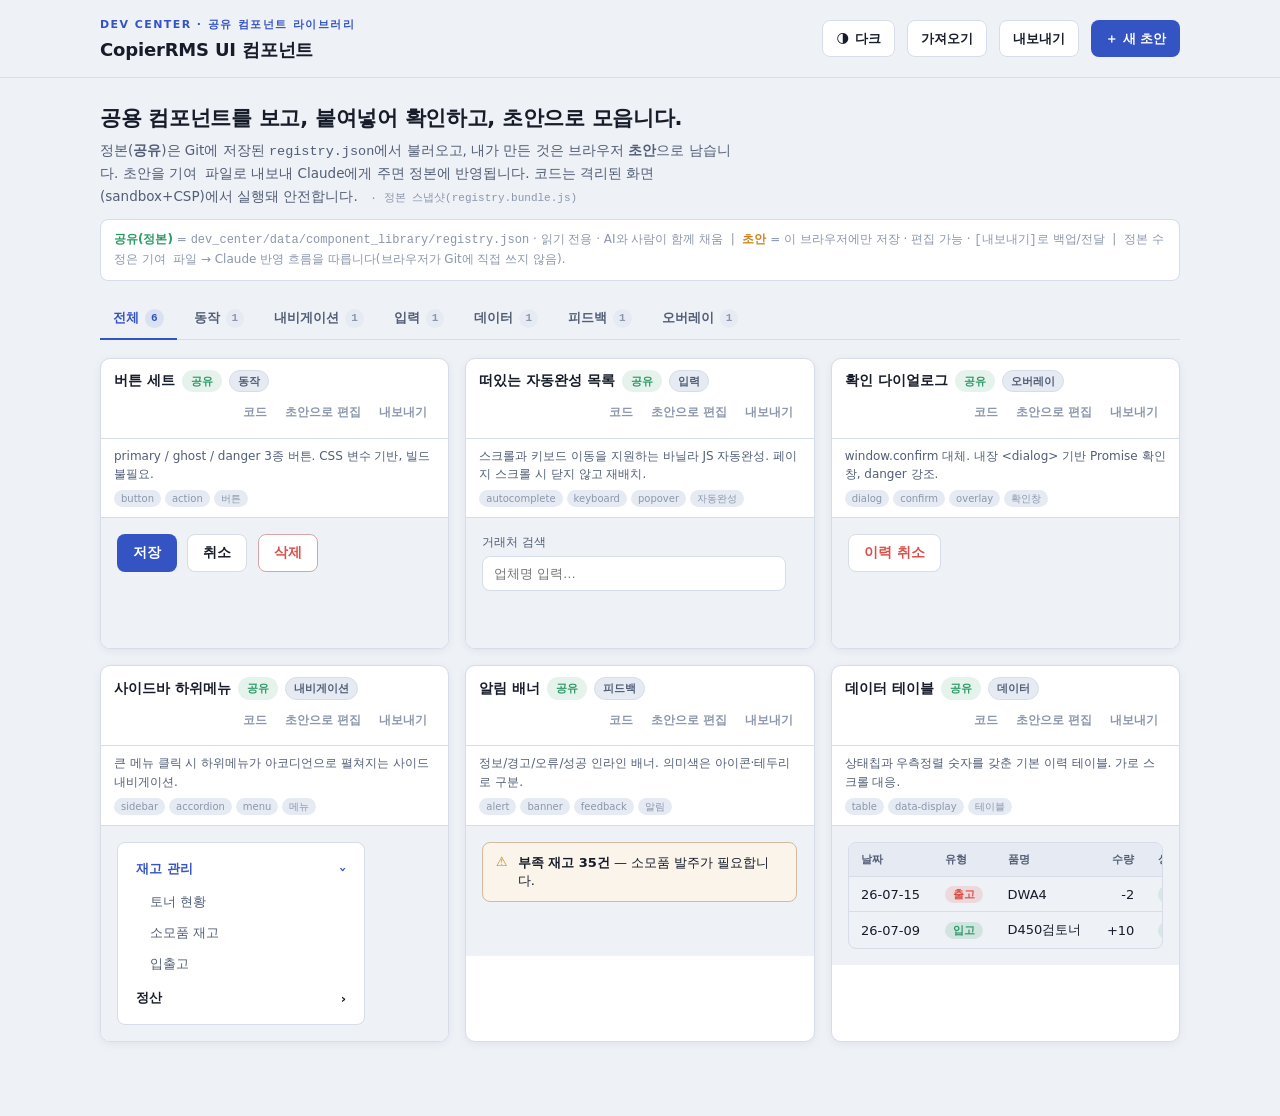
==== component_playground/index.html @ 3aca1801 "feat(component-library): 공유 UI 컴포넌트 라이브러리 Phase 1 MVP 사람·AI 공용 UI 컴포넌트 지식베이스. dev_center에 뷰어/에디터 + G" ====
<!doctype html>
<html lang="ko" data-theme="">
<head>
<meta charset="utf-8">
<meta name="viewport" content="width=device-width, initial-scale=1">
<title>CopierRMS 공유 UI 컴포넌트 라이브러리</title>
<!-- 오프라인(file://) 및 fetch 실패 시 fallback 스냅샷 -->
<script src="registry.bundle.js"></script>
<style>
  *{box-sizing:border-box;}
  [hidden]{display:none!important;}
  :root{--accent:#3554C4;--accent-soft:rgba(53,84,196,.10);--bg:#EEF1F6;--bg2:#fff;--bg3:#E6EBF3;--border:#D6DDE8;--text:#161C29;--text2:#525E76;--text3:#8B96AC;--success:#2C9A66;--danger:#DB4F49;--warning:#C9841F;--info:#3577C9;--font:"Pretendard","Malgun Gothic",system-ui,-apple-system,"Segoe UI",sans-serif;--mono:ui-monospace,"Cascadia Code",Consolas,monospace;--r:10px;--r-sm:8px;}
  @media(prefers-color-scheme:dark){:root{--accent:#7A96FF;--accent-soft:rgba(122,150,255,.14);--bg:#0E1219;--bg2:#151B26;--bg3:#1D2531;--border:#2A3341;--text:#E8ECF4;--text2:#9AA5BB;--text3:#606C84;--success:#3DBB82;--danger:#F0655F;--warning:#E0A23C;--info:#5B9BE6;}}
  :root[data-theme="light"]{--accent:#3554C4;--accent-soft:rgba(53,84,196,.10);--bg:#EEF1F6;--bg2:#fff;--bg3:#E6EBF3;--border:#D6DDE8;--text:#161C29;--text2:#525E76;--text3:#8B96AC;--success:#2C9A66;--danger:#DB4F49;--warning:#C9841F;--info:#3577C9;}
  :root[data-theme="dark"]{--accent:#7A96FF;--accent-soft:rgba(122,150,255,.14);--bg:#0E1219;--bg2:#151B26;--bg3:#1D2531;--border:#2A3341;--text:#E8ECF4;--text2:#9AA5BB;--text3:#606C84;--success:#3DBB82;--danger:#F0655F;--warning:#E0A23C;--info:#5B9BE6;}

  body{margin:0;background:var(--bg);color:var(--text);font-family:var(--font);font-size:14px;line-height:1.55;-webkit-font-smoothing:antialiased;}
  .wrap{max-width:1120px;margin:0 auto;padding:0 20px 80px;}

  header.top{position:sticky;top:0;z-index:40;background:color-mix(in srgb,var(--bg) 88%,transparent);backdrop-filter:blur(10px);border-bottom:1px solid var(--border);}
  .top-in{max-width:1120px;margin:0 auto;padding:13px 20px;display:flex;align-items:center;gap:12px;flex-wrap:wrap;}
  .brand{margin-right:auto;}
  .brand .eyebrow{font-size:11px;letter-spacing:.13em;text-transform:uppercase;color:var(--accent);font-weight:700;}
  .brand h1{margin:1px 0 0;font-size:18px;font-weight:750;letter-spacing:-.01em;}
  .btn{appearance:none;cursor:pointer;display:inline-flex;align-items:center;gap:6px;font:inherit;font-size:12.5px;font-weight:650;border-radius:var(--r-sm);padding:8px 13px;border:1px solid transparent;}
  .btn:active{transform:translateY(1px);} .btn:focus-visible{outline:2px solid var(--accent);outline-offset:2px;}
  .btn-primary{background:var(--accent);color:#fff;} .btn-primary:hover{filter:brightness(1.05);}
  .btn-ghost{background:var(--bg2);color:var(--text);border-color:var(--border);} .btn-ghost:hover{border-color:var(--accent);color:var(--accent);}

  .lead{margin:24px 0 6px;}
  .lead h2{margin:0 0 6px;font-size:21px;font-weight:750;letter-spacing:-.015em;}
  .lead p{margin:0;color:var(--text2);max-width:74ch;font-size:13.5px;}
  .srcnote{margin-top:12px;font-size:12px;color:var(--text3);background:var(--bg2);border:1px solid var(--border);border-radius:8px;padding:10px 13px;line-height:1.6;}
  .srcnote code{font-family:var(--mono);}
  .srcnote b.shared{color:var(--success);} .srcnote b.draft{color:var(--warning);}
  .status{font-family:var(--mono);font-size:11px;color:var(--text3);margin-left:6px;}

  .tabs{display:flex;gap:4px;flex-wrap:wrap;margin:18px 0 4px;border-bottom:1px solid var(--border);}
  .tab{appearance:none;background:none;border:none;cursor:pointer;font:inherit;font-size:13px;font-weight:650;color:var(--text2);padding:9px 13px;border-bottom:2px solid transparent;margin-bottom:-1px;display:inline-flex;align-items:center;gap:6px;}
  .tab:hover{color:var(--text);}
  .tab.active{color:var(--accent);border-bottom-color:var(--accent);}
  .tab .n{font-size:11px;font-family:var(--mono);background:var(--bg3);color:var(--text3);border-radius:100px;padding:1px 6px;}
  .tab.active .n{background:var(--accent-soft);color:var(--accent);}

  .grid{display:grid;grid-template-columns:repeat(auto-fill,minmax(340px,1fr));gap:16px;margin-top:18px;}
  .card{background:var(--bg2);border:1px solid var(--border);border-radius:var(--r);overflow:hidden;display:flex;flex-direction:column;box-shadow:0 2px 8px rgba(20,30,60,.06);}
  .card.draft{border-color:color-mix(in srgb,var(--warning) 45%,var(--border));}
  .card-head{display:flex;align-items:center;gap:7px;padding:11px 13px;border-bottom:1px solid var(--border);flex-wrap:wrap;}
  .card-title{font-weight:700;font-size:14px;}
  .chip{font-size:10.5px;font-weight:650;color:var(--text2);background:var(--bg3);border:1px solid var(--border);border-radius:100px;padding:2px 8px;}
  .chip.origin-shared{color:var(--success);background:color-mix(in srgb,var(--success) 12%,transparent);border-color:transparent;}
  .chip.origin-draft{color:var(--warning);background:color-mix(in srgb,var(--warning) 14%,transparent);border-color:transparent;}
  .chip.pending{color:var(--info);background:color-mix(in srgb,var(--info) 12%,transparent);border-color:transparent;}
  .card-acts{margin-left:auto;display:flex;gap:2px;flex-wrap:wrap;}
  .mini{appearance:none;cursor:pointer;background:none;border:1px solid transparent;border-radius:6px;color:var(--text3);font:inherit;font-size:11.5px;font-weight:600;padding:4px 7px;}
  .mini:hover{background:var(--bg3);color:var(--text);}
  .mini.del:hover{color:var(--danger);}
  .card-summary{padding:8px 13px 0;font-size:12px;color:var(--text2);}
  .card-tags{padding:6px 13px 10px;display:flex;gap:4px;flex-wrap:wrap;}
  .tg{font-size:10px;color:var(--text3);background:var(--bg3);border-radius:100px;padding:1px 7px;}
  .pv-wrap{position:relative;background:var(--bg);border-top:1px solid var(--border);}
  .err-bar{background:color-mix(in srgb,var(--danger) 12%,var(--bg2));color:var(--danger);font-size:11.5px;font-family:var(--mono);padding:7px 12px;border-bottom:1px solid color-mix(in srgb,var(--danger) 30%,var(--border));white-space:pre-wrap;word-break:break-all;}
  iframe.pv{width:100%;border:0;display:block;height:130px;background:transparent;}
  .code-box{border-top:1px solid var(--border);background:var(--bg);display:flex;flex-direction:column;}
  .snip{border-bottom:1px solid var(--border);} .snip:last-child{border-bottom:none;}
  .snip-head{display:flex;align-items:center;gap:8px;padding:6px 11px;background:var(--bg3);}
  .snip-lang{font-family:var(--mono);font-size:10px;font-weight:700;letter-spacing:.06em;color:var(--text2);}
  .copy{margin-left:auto;appearance:none;cursor:pointer;font:inherit;font-size:11px;font-weight:650;color:var(--text2);background:var(--bg2);border:1px solid var(--border);border-radius:5px;padding:3px 9px;}
  .copy:hover{border-color:var(--accent);color:var(--accent);} .copy.done{color:var(--success);border-color:color-mix(in srgb,var(--success) 45%,var(--border));}
  pre.code{margin:0;padding:10px 12px;overflow-x:auto;max-height:220px;overflow-y:auto;}
  pre.code code{font-family:var(--mono);font-size:11.5px;line-height:1.55;white-space:pre;color:var(--text);}
  .empty-hint{grid-column:1/-1;text-align:center;color:var(--text3);padding:40px 16px;border:1px dashed var(--border);border-radius:var(--r);}

  .ov{position:fixed;inset:0;z-index:80;display:flex;align-items:center;justify-content:center;background:rgba(10,14,22,.55);backdrop-filter:blur(2px);padding:16px;}
  .ov-panel{background:var(--bg2);color:var(--text);border:1px solid var(--border);border-radius:var(--r);box-shadow:0 18px 50px rgba(0,0,0,.35);width:min(96vw,940px);max-height:92vh;display:flex;flex-direction:column;overflow:hidden;}
  #io .ov-panel{width:min(96vw,560px);}
  .ed-head{display:flex;align-items:center;gap:8px;padding:13px 16px;border-bottom:1px solid var(--border);}
  .ed-head h3{margin:0;font-size:15px;font-weight:700;}
  .ed-head .x{margin-left:auto;appearance:none;background:none;border:none;color:var(--text3);cursor:pointer;padding:4px;border-radius:6px;font-size:16px;line-height:1;}
  .ed-head .x:hover{color:var(--danger);}
  .ed-body{display:grid;grid-template-columns:1fr 1fr;gap:0;}
  .ed-form{padding:14px 16px;display:flex;flex-direction:column;gap:11px;border-right:1px solid var(--border);max-height:72vh;overflow:auto;}
  .ed-row{display:flex;gap:10px;}
  .fld{display:flex;flex-direction:column;gap:5px;flex:1;}
  .fld label{font-size:11px;font-weight:650;color:var(--text2);}
  .fld input,.fld select,.fld textarea{width:100%;background:var(--bg);color:var(--text);border:1px solid var(--border);border-radius:7px;padding:8px 10px;font:inherit;font-size:13px;outline:none;}
  .fld textarea{font-family:var(--mono);font-size:12px;line-height:1.5;resize:vertical;min-height:84px;white-space:pre;}
  .fld input:focus-visible,.fld select:focus-visible,.fld textarea:focus-visible{border-color:var(--accent);box-shadow:0 0 0 3px var(--accent-soft);}
  .fld .hint{font-size:10.5px;color:var(--text3);}
  .ed-preview{padding:14px 16px;display:flex;flex-direction:column;gap:8px;max-height:72vh;}
  .ed-preview .plabel{font-size:11px;font-weight:700;letter-spacing:.06em;text-transform:uppercase;color:var(--text3);}
  .ed-pv-frame{flex:1;min-height:200px;border:1px solid var(--border);border-radius:8px;background:var(--bg);overflow:hidden;}
  .ed-pv-frame iframe{width:100%;height:100%;border:0;display:block;}
  .ed-err{background:color-mix(in srgb,var(--danger) 12%,var(--bg2));color:var(--danger);font-size:11.5px;font-family:var(--mono);padding:7px 11px;border-radius:6px;white-space:pre-wrap;word-break:break-all;}
  .ed-foot{grid-column:1/-1;padding:12px 16px;border-top:1px solid var(--border);display:flex;justify-content:flex-end;gap:9px;align-items:center;}
  .ed-foot .msg{margin-right:auto;font-size:12px;color:var(--danger);}
  @media(max-width:760px){.ed-body{grid-template-columns:1fr;}.ed-form{border-right:none;border-bottom:1px solid var(--border);}}

  #io textarea{width:100%;height:230px;background:var(--bg);color:var(--text);border:1px solid var(--border);border-radius:8px;padding:10px;font-family:var(--mono);font-size:12px;white-space:pre;}

  #toast-host{position:fixed;right:18px;bottom:18px;z-index:100;display:flex;flex-direction:column;gap:8px;align-items:flex-end;}
  .toast{background:var(--bg2);color:var(--text);border:1px solid var(--border);border-left:3px solid var(--success);border-radius:8px;box-shadow:0 10px 30px rgba(20,30,60,.2);padding:10px 13px;font-size:12.5px;font-weight:600;max-width:320px;}
  .toast.err{border-left-color:var(--danger);}
  @media(prefers-reduced-motion:reduce){*{transition:none!important;}}
</style>
</head>
<body>

<header class="top">
  <div class="top-in">
    <div class="brand"><span class="eyebrow">Dev Center · 공유 컴포넌트 라이브러리</span><h1>CopierRMS UI 컴포넌트</h1></div>
    <button class="btn btn-ghost" id="themeBtn" type="button">🌗 <span id="themeLabel">다크</span></button>
    <button class="btn btn-ghost" id="importBtn" type="button">가져오기</button>
    <button class="btn btn-ghost" id="exportBtn" type="button">내보내기</button>
    <button class="btn btn-primary" id="addBtn" type="button">＋ 새 초안</button>
  </div>
</header>

<div class="wrap">
  <section class="lead">
    <h2>공용 컴포넌트를 보고, 붙여넣어 확인하고, 초안으로 모읍니다.</h2>
    <p>정본(<b class="shared">공유</b>)은 Git에 저장된 <code>registry.json</code>에서 불러오고, 내가 만든 것은 브라우저 <b class="draft">초안</b>으로 남습니다. 초안을 <code>기여 파일</code>로 내보내 Claude에게 주면 정본에 반영됩니다. 코드는 격리된 화면(sandbox+CSP)에서 실행돼 안전합니다.<span class="status" id="loadStatus"></span></p>
    <div class="srcnote">
      <b class="shared">공유(정본)</b> = <code>dev_center/data/component_library/registry.json</code> · 읽기 전용 · AI와 사람이 함께 채움 &nbsp;|&nbsp;
      <b class="draft">초안</b> = 이 브라우저에만 저장 · 편집 가능 · <code>[내보내기]</code>로 백업/전달 &nbsp;|&nbsp;
      정본 수정은 <code>기여 파일</code> → Claude 반영 흐름을 따릅니다(브라우저가 Git에 직접 쓰지 않음).
    </div>
  </section>

  <div class="tabs" id="tabs"></div>
  <div class="grid" id="grid"></div>
</div>

<!-- 편집 오버레이 -->
<div class="ov" id="editor" hidden>
 <div class="ov-panel">
  <div class="ed-head"><h3 id="edTitle">새 초안</h3><button class="x" type="button" id="edClose" aria-label="닫기">✕</button></div>
  <div class="ed-body">
    <div class="ed-form">
      <div class="ed-row">
        <div class="fld" style="flex:2;"><label>제목</label><input id="fTitle" type="text" placeholder="예: 반품 확인 모달"></div>
        <div class="fld"><label>분류</label><select id="fCat"></select></div>
      </div>
      <div class="ed-row">
        <div class="fld"><label>ID (영문 kebab-case, 고유)</label><input id="fId" type="text" placeholder="confirmation-dialog"><span class="hint">소문자·숫자·하이픈만. 정본과 같으면 “변경 제안”이 됩니다.</span></div>
      </div>
      <div class="fld"><label>요약</label><input id="fSummary" type="text" placeholder="한 줄 설명"></div>
      <div class="fld"><label>태그 (쉼표로 구분)</label><input id="fTags" type="text" placeholder="button, action, 버튼"></div>
      <div class="fld"><label>HTML</label><textarea id="fHtml" spellcheck="false"></textarea></div>
      <div class="fld"><label>CSS</label><textarea id="fCss" spellcheck="false" placeholder="색은 var(--accent) 등 토큰 사용"></textarea></div>
      <div class="fld"><label>JS</label><textarea id="fJs" spellcheck="false"></textarea></div>
    </div>
    <div class="ed-preview">
      <span class="plabel">미리보기 (실시간 · 격리 실행)</span>
      <div class="ed-err" id="edErr" hidden></div>
      <div class="ed-pv-frame"><iframe id="edPv" sandbox="allow-scripts allow-modals"></iframe></div>
    </div>
    <div class="ed-foot">
      <span class="msg" id="edMsg"></span>
      <button class="btn btn-ghost" type="button" id="edExport">기여 파일 내보내기</button>
      <button class="btn btn-ghost" type="button" id="edCancel">취소</button>
      <button class="btn btn-primary" type="button" id="edSave">초안 저장</button>
    </div>
  </div>
 </div>
</div>

<!-- 내보내기/가져오기 오버레이 -->
<div class="ov" id="io" hidden>
 <div class="ov-panel">
  <div class="ed-head"><h3 id="ioTitle">내보내기</h3><button class="x" type="button" id="ioClose" aria-label="닫기">✕</button></div>
  <div style="padding:14px 16px;display:flex;flex-direction:column;gap:10px;">
    <p id="ioDesc" style="margin:0;font-size:12.5px;color:var(--text2);"></p>
    <textarea id="ioText" spellcheck="false"></textarea>
  </div>
  <div class="ed-foot"><button class="btn btn-ghost" type="button" id="ioCancel">닫기</button><button class="btn btn-primary" type="button" id="ioAction"></button></div>
 </div>
</div>

<div id="toast-host" aria-live="polite"></div>

<script>
(function(){
  "use strict";
  var root=document.documentElement;
  var CATS=["action","navigation","input","data-display","feedback","overlay","layout","utility"];
  var CATLABEL={action:"동작",navigation:"내비게이션",input:"입력","data-display":"데이터",feedback:"피드백",overlay:"오버레이",layout:"레이아웃",utility:"유틸"};
  var K_CACHE="copier.componentLibrary.canonicalCache.v1";
  var K_DRAFTS="copier.componentLibrary.drafts.v1";
  var K_LEGACY="copier.componentLibrary.legacyMigrated.v1";
  var K_OLD="copier_pg_v1"; // 이전 playground 저장 키(비파괴 이전용)
  var REGISTRY_URL="../data/component_library/registry.json";

  var TOKENS=':root{--accent:#3554C4;--accent-soft:rgba(53,84,196,.10);--bg:#EEF1F6;--bg2:#fff;--bg3:#E6EBF3;--border:#D6DDE8;--text:#161C29;--text2:#525E76;--text3:#8B96AC;--success:#2C9A66;--danger:#DB4F49;--warning:#C9841F;--info:#3577C9;--font:"Pretendard","Malgun Gothic",system-ui,sans-serif;--mono:ui-monospace,Consolas,monospace}@media(prefers-color-scheme:dark){:root{--accent:#7A96FF;--accent-soft:rgba(122,150,255,.14);--bg:#0E1219;--bg2:#151B26;--bg3:#1D2531;--border:#2A3341;--text:#E8ECF4;--text2:#9AA5BB;--text3:#606C84;--success:#3DBB82;--danger:#F0655F;--warning:#E0A23C;--info:#5B9BE6}}:root[data-theme="light"]{--accent:#3554C4;--accent-soft:rgba(53,84,196,.10);--bg:#EEF1F6;--bg2:#fff;--bg3:#E6EBF3;--border:#D6DDE8;--text:#161C29;--text2:#525E76;--text3:#8B96AC;--success:#2C9A66;--danger:#DB4F49;--warning:#C9841F;--info:#3577C9}:root[data-theme="dark"]{--accent:#7A96FF;--accent-soft:rgba(122,150,255,.14);--bg:#0E1219;--bg2:#151B26;--bg3:#1D2531;--border:#2A3341;--text:#E8ECF4;--text2:#9AA5BB;--text3:#606C84;--success:#3DBB82;--danger:#F0655F;--warning:#E0A23C;--info:#5B9BE6}';
  var CSP="default-src 'none'; img-src data: blob:; style-src 'unsafe-inline'; script-src 'unsafe-inline'; font-src data:;";

  // ── 상태: 정본(canonical) + 초안(drafts) 2계층 ──
  var canonical=[]; // 공유 정본
  var drafts=[];    // 로컬 초안
  var activeTab="전체";

  function readJSON(key){ try{ var r=localStorage.getItem(key); return r?JSON.parse(r):null; }catch(e){ return null; } }
  function writeJSON(key,v){ try{ localStorage.setItem(key,JSON.stringify(v)); }catch(e){} }
  function uid(){ return "draft-"+Date.now().toString(36)+Math.random().toString(36).slice(2,5); }
  function theme(){ var t=root.getAttribute("data-theme"); if(t) return t; return window.matchMedia("(prefers-color-scheme: dark)").matches?"dark":"light"; }
  function slug(s){ var v=String(s||"").toLowerCase().replace(/[^a-z0-9]+/g,"-").replace(/^-+|-+$/g,""); return v; }

  // ── 컴포넌트 정규화/검증 ──
  function normalize(c){
    c=c||{};
    return {
      schema_version:1,
      id:String(c.id||""),
      title:String(c.title||""),
      category:CATS.indexOf(c.category)>=0?c.category:"utility",
      summary:String(c.summary||""),
      tags:Array.isArray(c.tags)?c.tags.slice(0,12).map(String):[],
      status:["active","deprecated","archived"].indexOf(c.status)>=0?c.status:"active",
      aliases:Array.isArray(c.aliases)?c.aliases.map(String):[],
      html:String(c.html||""),
      css:String(c.css||""),
      js:String(c.js||""),
      dependencies:Array.isArray(c.dependencies)?c.dependencies:[],
      project_refs:Array.isArray(c.project_refs)?c.project_refs:[],
      source:c.source&&typeof c.source==="object"?c.source:{type:"draft",project_path:null,url:null,author:null,license:"unknown",attribution:"",adaptation_notes:""},
      verified:false,
      verification:{verified_at:null,verified_by:[],checks:[]},
      usage_notes:Array.isArray(c.usage_notes)?c.usage_notes:[],
      known_pitfalls:Array.isArray(c.known_pitfalls)?c.known_pitfalls:[],
      related_components:Array.isArray(c.related_components)?c.related_components:[],
      supersedes:c.supersedes||null,
      revision:Number(c.revision)||1,
      created_at:c.created_at||today(),
      updated_at:today()
    };
  }
  function today(){ var d=new Date(); return d.getFullYear()+"-"+String(d.getMonth()+1).padStart(2,"0")+"-"+String(d.getDate()).padStart(2,"0"); }
  function validate(c,scopeIds){
    var errs=[];
    if(!c.title) errs.push("제목이 비었습니다.");
    if(!/^[a-z0-9]+(?:-[a-z0-9]+)*$/.test(c.id)) errs.push("ID는 소문자·숫자·하이픈만(kebab-case) 가능합니다.");
    if(CATS.indexOf(c.category)<0) errs.push("분류 값이 올바르지 않습니다.");
    if(scopeIds && scopeIds.indexOf(c.id)>=0) errs.push("같은 ID의 초안이 이미 있습니다.");
    return errs;
  }

  // ── 미리보기 문서 생성(격리) ──
  function docFor(c,frameId){
    var js=String(c.js||"").replace(/<\/script>/gi,"<\\/script>");
    return "<!doctype html><html data-theme=\""+theme()+"\"><head><meta charset=\"utf-8\">"
      +"<meta http-equiv=\"Content-Security-Policy\" content=\""+CSP+"\">"
      +"<style>"+TOKENS+"html,body{margin:0}body{padding:16px;background:var(--bg);color:var(--text);font-family:var(--font);font-size:14px}"+String(c.css||"")+"</style></head><body>"
      +String(c.html||"")
      +"<scr"+"ipt>window.onerror=function(m){parent.postMessage({t:'err',id:'"+frameId+"',m:String(m)},'*');return true};"
      +"window.addEventListener('unhandledrejection',function(ev){parent.postMessage({t:'err',id:'"+frameId+"',m:String(ev.reason)},'*')});</scr"+"ipt>"
      +"<scr"+"ipt>try{\n"+js+"\n}catch(e){parent.postMessage({t:'err',id:'"+frameId+"',m:String(e)},'*')}"
      +"setTimeout(function(){parent.postMessage({t:'h',id:'"+frameId+"',h:Math.min(600,Math.max(70,document.documentElement.scrollHeight))},'*')},60);</scr"+"ipt>"
      +"</body></html>";
  }
  window.addEventListener("message",function(e){
    var d=e.data||{}; if(!d||!d.id) return;
    if(d.t==="h"){ var f=document.getElementById(d.id); if(f&&f.tagName==="IFRAME") f.style.height=d.h+"px"; }
    if(d.t==="err"){
      if(d.id==="__ed"){ edErr.textContent="⚠ "+d.m; edErr.hidden=false; return; }
      var bar=document.getElementById("errbar-"+d.id); if(bar){ bar.textContent="⚠ "+d.m; bar.hidden=false; }
    }
  });

  // ── 로딩: bundle → cache → fetch(registry.json) → drafts ──
  function loadDrafts(){ var d=readJSON(K_DRAFTS); drafts=Array.isArray(d)?d.map(normalize):[]; }
  function migrateLegacy(){
    if(readJSON(K_LEGACY)) return; // 이미 이전됨
    var old=readJSON(K_OLD);      // 이전 playground 카드(비파괴)
    if(Array.isArray(old)&&old.length){
      var have=drafts.map(function(x){return x.id;});
      old.forEach(function(c){
        var n=normalize(c);
        if(!/^[a-z0-9]+(?:-[a-z0-9]+)*$/.test(n.id)) n.id=slug(n.id)||uid();
        while(have.indexOf(n.id)>=0) n.id=n.id+"-x";
        have.push(n.id); n.source={type:"draft",project_path:null,url:null,author:null,license:"unknown",attribution:"이전 playground localStorage 이관",adaptation_notes:""};
        drafts.push(n);
      });
      writeJSON(K_DRAFTS,drafts);
    }
    writeJSON(K_LEGACY,{migrated_at:today()}); // 원본 K_OLD 는 삭제하지 않음
  }
  function applyCanonical(list,statusText){
    canonical=(Array.isArray(list)?list:[]).map(normalize);
    setStatus(statusText);
    renderTabs(); renderCards();
  }
  function setStatus(t){ var s=document.getElementById("loadStatus"); if(s) s.textContent=t?(" · "+t):""; }

  function boot(){
    loadDrafts();
    migrateLegacy();
    // dev_center의 data/ 는 보안상 웹 접근이 차단되어 있으므로(민감파일 보호),
    // HTTP·file:// 모두 웹 접근 가능한 registry.bundle.js 스냅샷을 정본 전달 수단으로 쓴다.
    // registry.json 은 Git 정본이며, 편집 후 번들을 재생성하면 뷰어에 반영된다.
    var bundle=(window.COPIER_COMPONENT_REGISTRY&&window.COPIER_COMPONENT_REGISTRY.components)||[];
    var cache=readJSON(K_CACHE);
    var src=bundle.length?bundle:((cache&&Array.isArray(cache.components))?cache.components:[]);
    applyCanonical(src, bundle.length?"정본 스냅샷(registry.bundle.js)":"캐시");
  }

  // ── 표시용 목록(정본 + 초안, 배지) ──
  function displayList(){
    var canonIds=canonical.map(function(c){return c.id;});
    var out=[];
    canonical.forEach(function(c){ out.push({c:c,origin:"shared",pending:false}); });
    drafts.forEach(function(c){ out.push({c:c,origin:"draft",pending:canonIds.indexOf(c.id)>=0}); });
    return out;
  }

  // ── 탭 ──
  var tabsEl=document.getElementById("tabs");
  function renderTabs(){
    var all=displayList();
    var counts={};
    all.forEach(function(x){ counts[x.c.category]=(counts[x.c.category]||0)+1; });
    var present=CATS.filter(function(k){return counts[k];});
    var list=["전체"].concat(present);
    if(drafts.length) list.push("초안");
    tabsEl.innerHTML="";
    list.forEach(function(name){
      var n;
      if(name==="전체") n=all.length;
      else if(name==="초안") n=drafts.length;
      else n=counts[name]||0;
      var label=CATLABEL[name]||name;
      var b=document.createElement("button");
      b.className="tab"+(name===activeTab?" active":"");
      var sp=document.createElement("span"); sp.textContent=label;
      var cn=document.createElement("span"); cn.className="n"; cn.textContent=n;
      b.appendChild(sp); b.appendChild(cn);
      b.addEventListener("click",function(){ activeTab=name; renderTabs(); renderCards(); });
      tabsEl.appendChild(b);
    });
  }

  // ── 카드 ──
  var grid=document.getElementById("grid");
  function escHtml(s){ return (s==null?"":String(s)).replace(/&/g,"&amp;").replace(/</g,"&lt;").replace(/>/g,"&gt;"); }
  function renderCards(){
    grid.innerHTML="";
    var items=displayList().filter(function(x){
      if(activeTab==="전체") return true;
      if(activeTab==="초안") return x.origin==="draft";
      return x.c.category===activeTab;
    });
    if(!items.length){ var e=document.createElement("div"); e.className="empty-hint"; e.textContent="여기에 표시할 컴포넌트가 없습니다. [＋ 새 초안]으로 코드를 붙여넣어 추가하세요."; grid.appendChild(e); return; }
    items.forEach(function(x){
      var c=x.c, fid="pv-"+x.origin+"-"+c.id;
      var card=document.createElement("div"); card.className="card"+(x.origin==="draft"?" draft":"");
      // 헤드
      var head=document.createElement("div"); head.className="card-head";
      var t=document.createElement("span"); t.className="card-title"; t.textContent=c.title||"(제목 없음)"; head.appendChild(t);
      var oc=document.createElement("span"); oc.className="chip origin-"+x.origin; oc.textContent=x.origin==="shared"?"공유":"초안"; head.appendChild(oc);
      var cc=document.createElement("span"); cc.className="chip"; cc.textContent=CATLABEL[c.category]||c.category; head.appendChild(cc);
      if(x.pending){ var pc=document.createElement("span"); pc.className="chip pending"; pc.textContent="정본 변경 제안"; head.appendChild(pc); }
      var acts=document.createElement("div"); acts.className="card-acts";
      acts.appendChild(mini("코드",function(){ var box=card.querySelector(".code-box"); box.hidden=!box.hidden; }));
      if(x.origin==="draft"){
        acts.appendChild(mini("편집",function(){ openEditor(c); }));
        acts.appendChild(mini("내보내기",function(){ exportContribution(c); }));
        acts.appendChild(mini("삭제",function(){ if(confirm("초안 “"+c.title+"”을 삭제할까요?")){ drafts=drafts.filter(function(d){return d!==c;}); writeJSON(K_DRAFTS,drafts); renderTabs(); renderCards(); } },"del"));
      } else {
        acts.appendChild(mini("초안으로 편집",function(){ var copy=normalize(c); openEditor(copy,true); }));
        acts.appendChild(mini("내보내기",function(){ exportContribution(c); }));
      }
      head.appendChild(acts);
      card.appendChild(head);
      // 요약/태그
      if(c.summary){ var sm=document.createElement("div"); sm.className="card-summary"; sm.textContent=c.summary; card.appendChild(sm); }
      if(c.tags&&c.tags.length){ var tw=document.createElement("div"); tw.className="card-tags"; c.tags.forEach(function(tag){ var g=document.createElement("span"); g.className="tg"; g.textContent=tag; tw.appendChild(g); }); card.appendChild(tw); }
      // 미리보기
      var pw=document.createElement("div"); pw.className="pv-wrap";
      var eb=document.createElement("div"); eb.className="err-bar"; eb.id="errbar-"+fid; eb.hidden=true; pw.appendChild(eb);
      var fr=document.createElement("iframe"); fr.className="pv"; fr.id=fid; fr.setAttribute("sandbox","allow-scripts allow-modals"); pw.appendChild(fr);
      card.appendChild(pw);
      // 코드 박스
      var box=document.createElement("div"); box.className="code-box"; box.hidden=true;
      box.appendChild(snip("HTML",c.html)); box.appendChild(snip("CSS",c.css)); box.appendChild(snip("JS",c.js));
      card.appendChild(box);
      grid.appendChild(card);
      fr.srcdoc=docFor(c,fid);
    });
    wireCopy(grid);
  }
  function mini(label,fn,extra){ var b=document.createElement("button"); b.type="button"; b.className="mini"+(extra?(" "+extra):""); b.textContent=label; b.addEventListener("click",fn); return b; }
  function snip(lang,code){
    var wrap=document.createElement("div"); wrap.className="snip";
    if(!code){ return wrap; }
    var h=document.createElement("div"); h.className="snip-head";
    var l=document.createElement("span"); l.className="snip-lang"; l.textContent=lang;
    var cp=document.createElement("button"); cp.type="button"; cp.className="copy"; cp.textContent="복사";
    h.appendChild(l); h.appendChild(cp);
    var pre=document.createElement("pre"); pre.className="code"; var cd=document.createElement("code"); cd.textContent=code; pre.appendChild(cd);
    wrap.appendChild(h); wrap.appendChild(pre);
    return wrap;
  }
  function wireCopy(scope){
    scope.querySelectorAll(".copy").forEach(function(btn){
      if(btn.__w) return; btn.__w=1;
      btn.addEventListener("click",function(){ var code=btn.parentNode.parentNode.querySelector("code").textContent; copyText(code,btn); });
    });
  }
  function copyText(text,btn){
    function done(ok){ if(btn){ btn.classList.toggle("done",ok); btn.textContent=ok?"복사됨":"실패"; setTimeout(function(){btn.classList.remove("done");btn.textContent="복사";},1400);} }
    if(navigator.clipboard&&navigator.clipboard.writeText){ navigator.clipboard.writeText(text).then(function(){done(true);},function(){done(false);}); }
    else{ try{ var ta=document.createElement("textarea"); ta.value=text; document.body.appendChild(ta); ta.select(); var ok=document.execCommand("copy"); ta.remove(); done(ok);}catch(e){done(false);} }
  }
  function download(name,text){
    try{ var blob=new Blob([text],{type:"application/json"}); var url=URL.createObjectURL(blob); var a=document.createElement("a"); a.href=url; a.download=name; document.body.appendChild(a); a.click(); a.remove(); setTimeout(function(){URL.revokeObjectURL(url);},1000); }
    catch(e){ // fallback: io 창에 표시
      openIO("export", name+" (수동 복사)", JSON.stringify(JSON.parse(text),null,2)); }
  }
  function exportContribution(c){
    var n=normalize(c);
    var errs=validate(n,null);
    if(errs.length){ toast(errs[0],false); return; }
    download(n.id+".component.json", JSON.stringify(n,null,2));
    toast("기여 파일을 내보냈습니다: "+n.id+".component.json",true);
  }

  // ── 편집기 ──
  var editor=document.getElementById("editor");
  var fTitle=document.getElementById("fTitle"),fCat=document.getElementById("fCat"),fId=document.getElementById("fId"),fSummary=document.getElementById("fSummary"),fTags=document.getElementById("fTags"),fHtml=document.getElementById("fHtml"),fCss=document.getElementById("fCss"),fJs=document.getElementById("fJs");
  var edPv=document.getElementById("edPv"),edErr=document.getElementById("edErr"),edTitle=document.getElementById("edTitle"),edMsg=document.getElementById("edMsg");
  var editing=null,fromShared=false,pvTimer=null,idTouched=false;
  CATS.forEach(function(k){ var o=document.createElement("option"); o.value=k; o.textContent=CATLABEL[k]+" ("+k+")"; fCat.appendChild(o); });

  function openEditor(c,asNewFromShared){
    editing=(c&&!asNewFromShared)?c:null; fromShared=!!asNewFromShared;
    edTitle.textContent=editing?"초안 편집":(asNewFromShared?"공유본을 초안으로 복제":"새 초안");
    fTitle.value=c?c.title:""; fCat.value=(c&&CATS.indexOf(c.category)>=0)?c.category:"utility";
    fId.value=c?c.id:""; fSummary.value=c?(c.summary||""):""; fTags.value=c&&c.tags?c.tags.join(", "):"";
    fHtml.value=c?c.html:""; fCss.value=c?c.css:""; fJs.value=c?c.js:"";
    idTouched=!!(c&&c.id); edMsg.textContent=""; edErr.hidden=true;
    editor.hidden=false; livePreview();
  }
  function currentFromForm(){
    return normalize({
      id:fId.value.trim(), title:fTitle.value.trim(), category:fCat.value,
      summary:fSummary.value.trim(), tags:fTags.value.split(",").map(function(s){return s.trim();}).filter(Boolean),
      html:fHtml.value, css:fCss.value, js:fJs.value,
      created_at:editing?editing.created_at:today()
    });
  }
  function livePreview(){
    clearTimeout(pvTimer);
    pvTimer=setTimeout(function(){ edErr.hidden=true; edPv.srcdoc=docFor({html:fHtml.value,css:fCss.value,js:fJs.value},"__ed"); },320);
  }
  [fHtml,fCss,fJs].forEach(function(t){ t.addEventListener("input",livePreview); });
  fId.addEventListener("input",function(){ idTouched=true; });
  fTitle.addEventListener("input",function(){ if(!idTouched){ var s=slug(fTitle.value); if(s) fId.value=s; } });
  document.getElementById("edClose").addEventListener("click",function(){editor.hidden=true;});
  document.getElementById("edCancel").addEventListener("click",function(){editor.hidden=true;});
  editor.addEventListener("click",function(e){ if(e.target===editor) editor.hidden=true; });
  document.getElementById("edExport").addEventListener("click",function(){ exportContribution(currentFromForm()); });
  document.getElementById("edSave").addEventListener("click",function(){
    var n=currentFromForm();
    var otherIds=drafts.filter(function(d){return d!==editing;}).map(function(d){return d.id;});
    var errs=validate(n,otherIds);
    if(errs.length){ edMsg.textContent=errs[0]; return; }
    if(editing){ var idx=drafts.indexOf(editing); n.created_at=editing.created_at; drafts[idx]=n; }
    else { drafts.unshift(n); }
    writeJSON(K_DRAFTS,drafts);
    editor.hidden=true; activeTab=editing?activeTab:(fromShared?activeTab:n.category); renderTabs(); renderCards();
    toast(editing?"초안을 수정했습니다.":"초안을 저장했습니다.",true);
  });

  // ── 내보내기/가져오기 ──
  var io=document.getElementById("io"),ioText=document.getElementById("ioText"),ioTitle=document.getElementById("ioTitle"),ioDesc=document.getElementById("ioDesc"),ioAction=document.getElementById("ioAction");
  var ioMode="export";
  function openIO(mode,title,text){ ioMode=mode; ioTitle.textContent=title; ioText.value=text||""; ioText.readOnly=(mode==="export"); ioAction.textContent=(mode==="export")?"복사":"불러오기"; ioDesc.textContent=(mode==="export")?"아래 JSON을 복사해 보관하세요(초안 전체 백업).":"내보낸 JSON(컴포넌트 객체·배열·registry 형식)을 붙여넣고 [불러오기]. 초안으로 추가됩니다(정본 직접수정 아님)."; io.hidden=false; }
  document.getElementById("exportBtn").addEventListener("click",function(){ openIO("export","내보내기(초안 전체)",JSON.stringify(drafts,null,2)); });
  document.getElementById("importBtn").addEventListener("click",function(){ openIO("import","가져오기",""); });
  document.getElementById("ioClose").addEventListener("click",function(){io.hidden=true;});
  document.getElementById("ioCancel").addEventListener("click",function(){io.hidden=true;});
  io.addEventListener("click",function(e){ if(e.target===io) io.hidden=true; });
  ioAction.addEventListener("click",function(){
    if(ioMode==="export"){ copyText(ioText.value,null); toast("복사했습니다.",true); io.hidden=true; return; }
    var arr;
    try{ var parsed=JSON.parse(ioText.value); arr = Array.isArray(parsed)?parsed:(parsed&&Array.isArray(parsed.components)?parsed.components:[parsed]); }
    catch(e){ toast("JSON 형식이 올바르지 않습니다.",false); return; }
    var added=0, have=drafts.map(function(d){return d.id;});
    arr.forEach(function(raw){
      var n=normalize(raw); var errs=validate(n,null);
      if(errs.length && !n.id) return; // id 없으면 스킵
      while(have.indexOf(n.id)>=0) n.id=n.id+"-2"; have.push(n.id);
      drafts.unshift(n); added++;
    });
    writeJSON(K_DRAFTS,drafts); io.hidden=true; activeTab="초안"; renderTabs(); renderCards();
    toast(added+"개를 초안으로 불러왔습니다.",added>0);
  });

  // ── 기타 ──
  document.getElementById("addBtn").addEventListener("click",function(){ openEditor(null); });
  var themeLabel=document.getElementById("themeLabel");
  function syncTheme(){ themeLabel.textContent=theme()==="dark"?"라이트":"다크"; }
  document.getElementById("themeBtn").addEventListener("click",function(){ root.setAttribute("data-theme", theme()==="dark"?"light":"dark"); syncTheme(); renderCards(); });
  syncTheme();
  function toast(msg,ok){ var h=document.getElementById("toast-host"); var t=document.createElement("div"); t.className="toast"+(ok?"":" err"); t.textContent=msg; h.appendChild(t); setTimeout(function(){t.style.opacity="0";t.style.transition="opacity .3s";setTimeout(function(){t.remove();},300);},2200); }

  boot();
})();
</script>
</body>
</html>
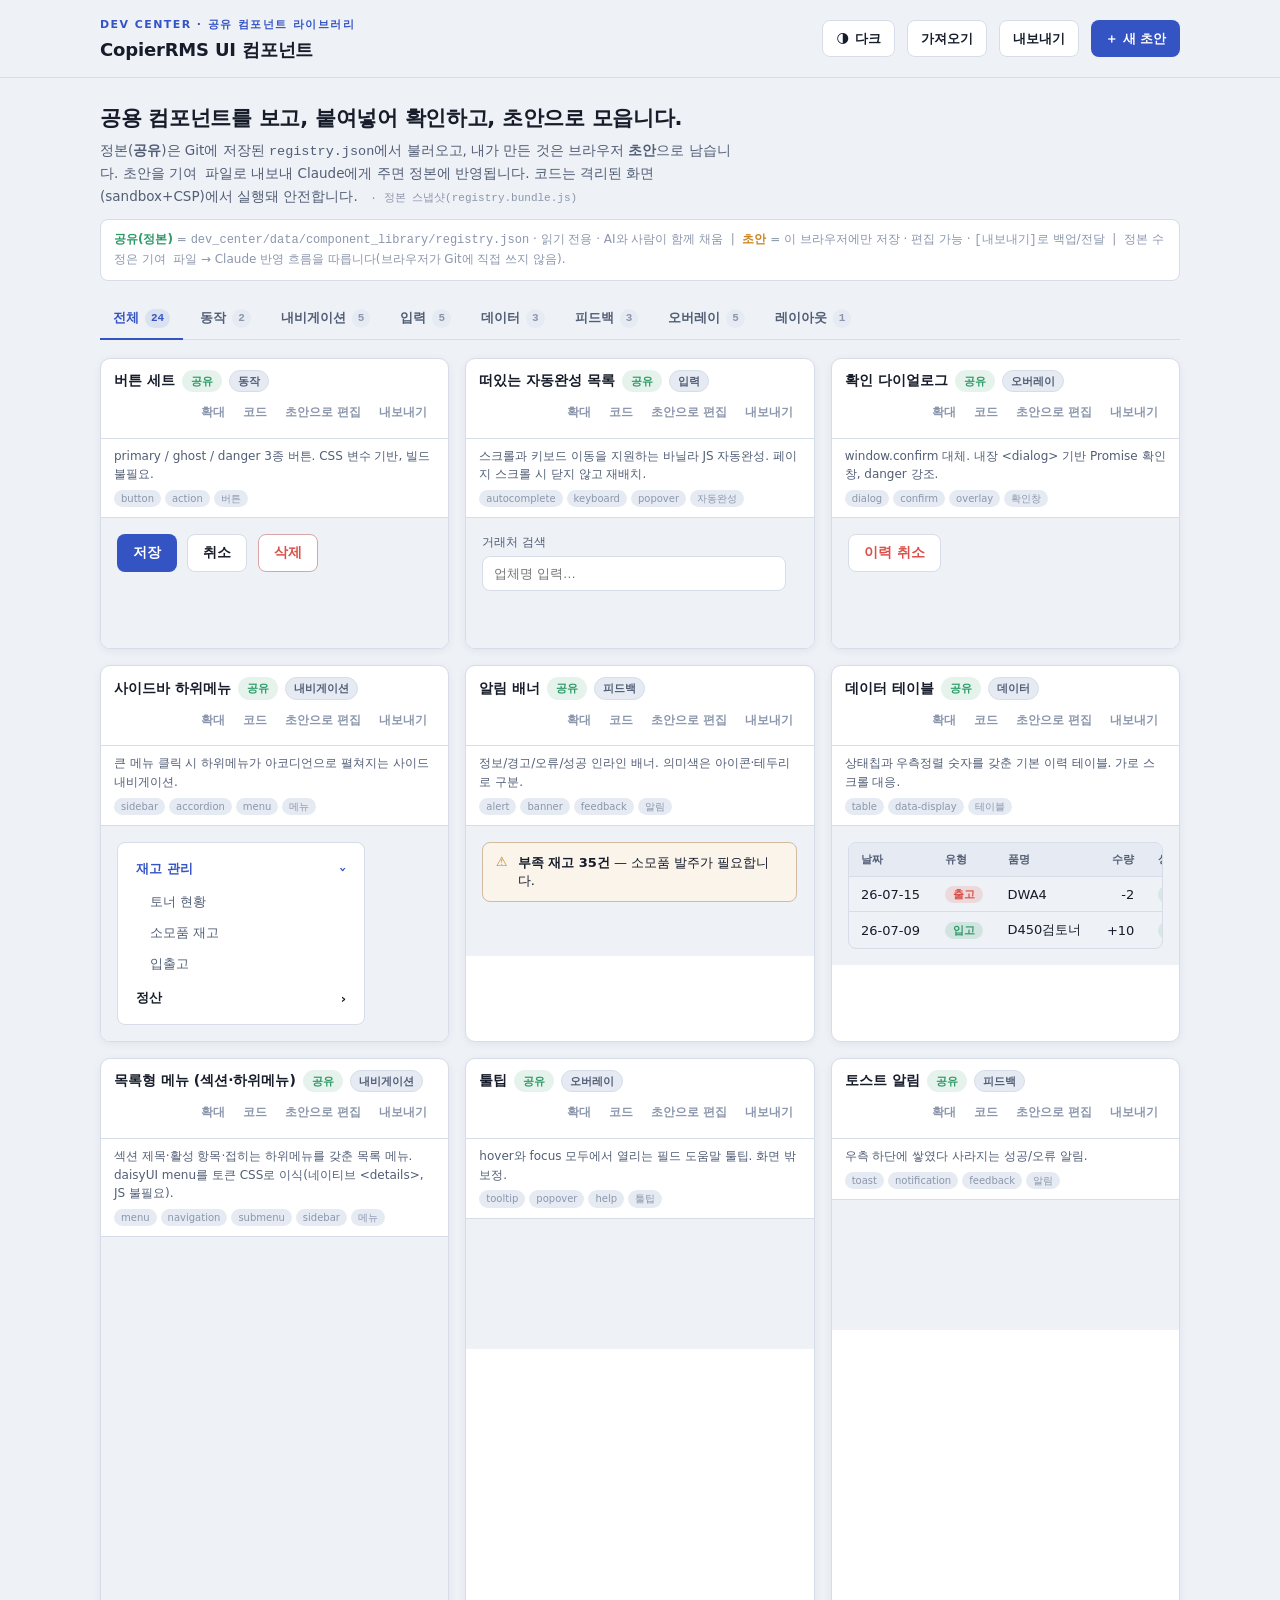
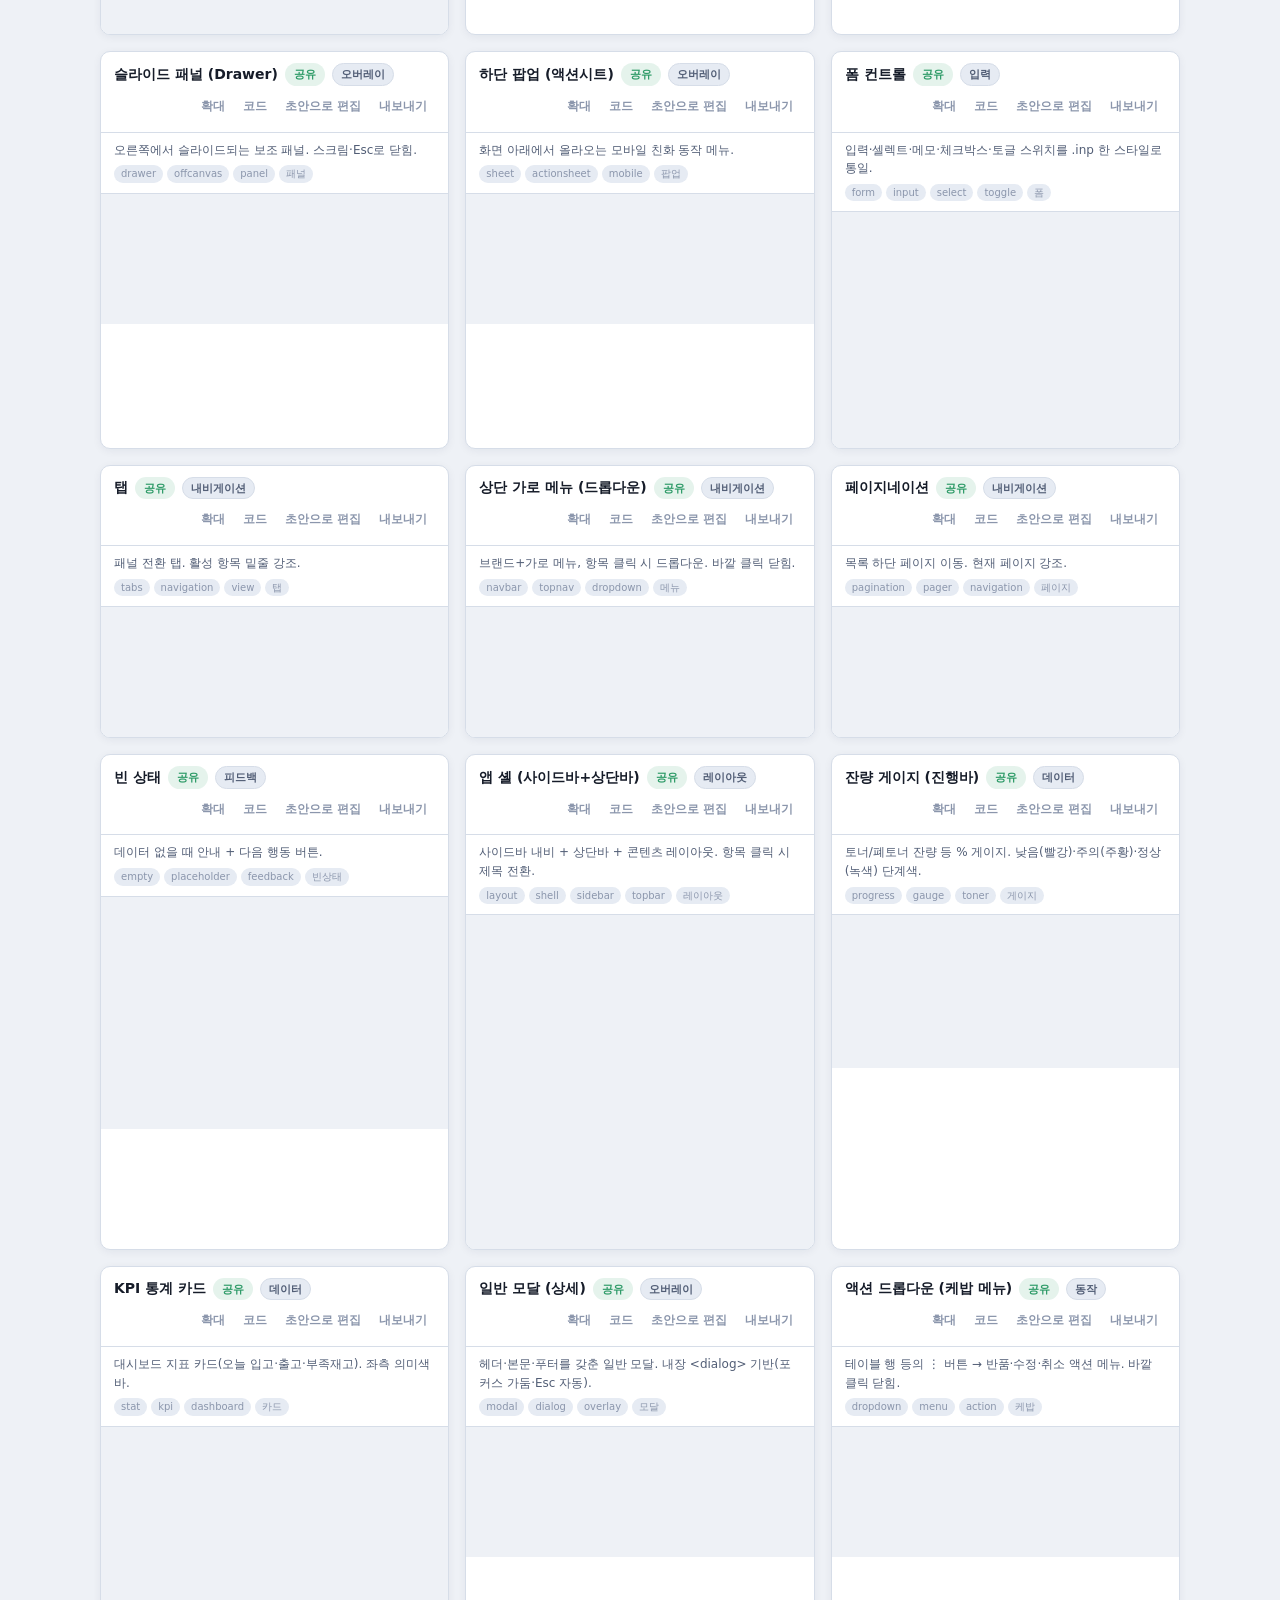
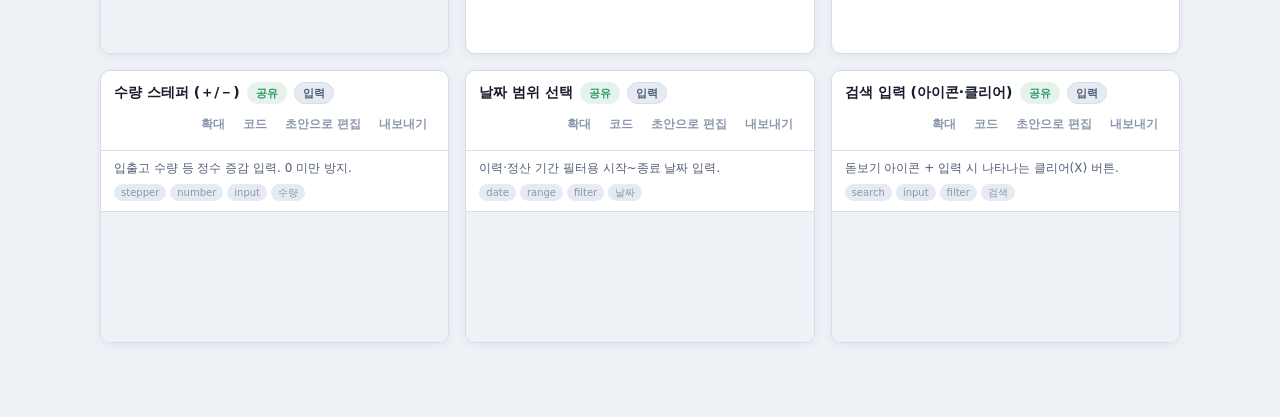
==== commit 20706cd9: "feat(playground): 카드 확대 미리보기 모달 + 모달 내 라이트/다크 토글 - 카드에 [확대] 버튼 추가 → 렌더 결과를 모달로 크게 표시 - 모달은 내용 높이에 맞춰" ====
--- a/component_playground/index.html
+++ b/component_playground/index.html
@@ -74,6 +74,9 @@
   .ov{position:fixed;inset:0;z-index:80;display:flex;align-items:center;justify-content:center;background:rgba(10,14,22,.55);backdrop-filter:blur(2px);padding:16px;}
   .ov-panel{background:var(--bg2);color:var(--text);border:1px solid var(--border);border-radius:var(--r);box-shadow:0 18px 50px rgba(0,0,0,.35);width:min(96vw,940px);max-height:92vh;display:flex;flex-direction:column;overflow:hidden;}
   #io .ov-panel{width:min(96vw,560px);}
+  #preview .ov-panel{width:min(94vw,900px);max-height:92vh;}
+  .pv-body{flex:1;min-height:0;overflow:auto;background:var(--bg);}
+  .pv-body iframe{width:100%;border:0;display:block;height:200px;}
   .ed-head{display:flex;align-items:center;gap:8px;padding:13px 16px;border-bottom:1px solid var(--border);}
   .ed-head h3{margin:0;font-size:15px;font-weight:700;}
   .ed-head .x{margin-left:auto;appearance:none;background:none;border:none;color:var(--text3);cursor:pointer;padding:4px;border-radius:6px;font-size:16px;line-height:1;}
@@ -177,6 +180,14 @@
  </div>
 </div>
 
+<!-- 확대 미리보기 오버레이 -->
+<div class="ov" id="preview" hidden>
+ <div class="ov-panel">
+  <div class="ed-head"><h3 id="pvTitle">미리보기</h3><button class="btn btn-ghost" type="button" id="pvTheme" style="margin-left:auto;font-size:11.5px;padding:6px 10px;">🌗 <span id="pvThemeLabel">다크</span></button><button class="x" type="button" id="pvClose" aria-label="닫기" style="margin-left:8px;">✕</button></div>
+  <div class="pv-body"><iframe id="pvbig" sandbox="allow-scripts allow-modals"></iframe></div>
+ </div>
+</div>
+
 <div id="toast-host" aria-live="polite"></div>
 
 <script>
@@ -245,16 +256,17 @@
   }
 
   // ── 미리보기 문서 생성(격리) ──
-  function docFor(c,frameId){
+  function docFor(c,frameId,maxH,th){
+    maxH=maxH||600; var t=th||theme();
     var js=String(c.js||"").replace(/<\/script>/gi,"<\\/script>");
-    return "<!doctype html><html data-theme=\""+theme()+"\"><head><meta charset=\"utf-8\">"
+    return "<!doctype html><html data-theme=\""+t+"\"><head><meta charset=\"utf-8\">"
       +"<meta http-equiv=\"Content-Security-Policy\" content=\""+CSP+"\">"
       +"<style>"+TOKENS+"html,body{margin:0}body{padding:16px;background:var(--bg);color:var(--text);font-family:var(--font);font-size:14px}"+String(c.css||"")+"</style></head><body>"
       +String(c.html||"")
       +"<scr"+"ipt>window.onerror=function(m){parent.postMessage({t:'err',id:'"+frameId+"',m:String(m)},'*');return true};"
       +"window.addEventListener('unhandledrejection',function(ev){parent.postMessage({t:'err',id:'"+frameId+"',m:String(ev.reason)},'*')});</scr"+"ipt>"
       +"<scr"+"ipt>try{\n"+js+"\n}catch(e){parent.postMessage({t:'err',id:'"+frameId+"',m:String(e)},'*')}"
-      +"setTimeout(function(){parent.postMessage({t:'h',id:'"+frameId+"',h:Math.min(600,Math.max(70,document.documentElement.scrollHeight))},'*')},60);</scr"+"ipt>"
+      +"setTimeout(function(){parent.postMessage({t:'h',id:'"+frameId+"',h:Math.min("+maxH+",Math.max(70,document.documentElement.scrollHeight))},'*')},60);</scr"+"ipt>"
       +"</body></html>";
   }
   window.addEventListener("message",function(e){
@@ -359,6 +371,7 @@
       var cc=document.createElement("span"); cc.className="chip"; cc.textContent=CATLABEL[c.category]||c.category; head.appendChild(cc);
       if(x.pending){ var pc=document.createElement("span"); pc.className="chip pending"; pc.textContent="정본 변경 제안"; head.appendChild(pc); }
       var acts=document.createElement("div"); acts.className="card-acts";
+      acts.appendChild(mini("확대",function(){ openPreview(c); }));
       acts.appendChild(mini("코드",function(){ var box=card.querySelector(".code-box"); box.hidden=!box.hidden; }));
       if(x.origin==="draft"){
         acts.appendChild(mini("편집",function(){ openEditor(c); }));
@@ -503,6 +516,17 @@
   syncTheme();
   function toast(msg,ok){ var h=document.getElementById("toast-host"); var t=document.createElement("div"); t.className="toast"+(ok?"":" err"); t.textContent=msg; h.appendChild(t); setTimeout(function(){t.style.opacity="0";t.style.transition="opacity .3s";setTimeout(function(){t.remove();},300);},2200); }
 
+  /* 확대 미리보기 — 카드보다 크게, 내용 크기에 맞춰(작으면 작게·크면 스크롤) */
+  var preview=document.getElementById("preview"),pvBig=document.getElementById("pvbig"),pvTitle=document.getElementById("pvTitle");
+  var pvCur=null,pvTheme=null;
+  function renderPreview(){ pvBig.style.height="200px"; pvBig.srcdoc=docFor(pvCur,"pvbig",1600,pvTheme); document.getElementById("pvThemeLabel").textContent=(pvTheme==="dark")?"라이트":"다크"; }
+  function openPreview(c){ pvCur=c; pvTheme=theme(); pvTitle.textContent=c.title||"미리보기"; renderPreview(); preview.hidden=false; }
+  function closePreview(){ preview.hidden=true; pvBig.srcdoc=""; }
+  document.getElementById("pvTheme").addEventListener("click",function(){ pvTheme=(pvTheme==="dark")?"light":"dark"; renderPreview(); });
+  document.getElementById("pvClose").addEventListener("click",closePreview);
+  preview.addEventListener("click",function(e){ if(e.target===preview) closePreview(); });
+  window.addEventListener("keydown",function(e){ if(e.key==="Escape"&&!preview.hidden) closePreview(); });
+
   boot();
 })();
 </script>
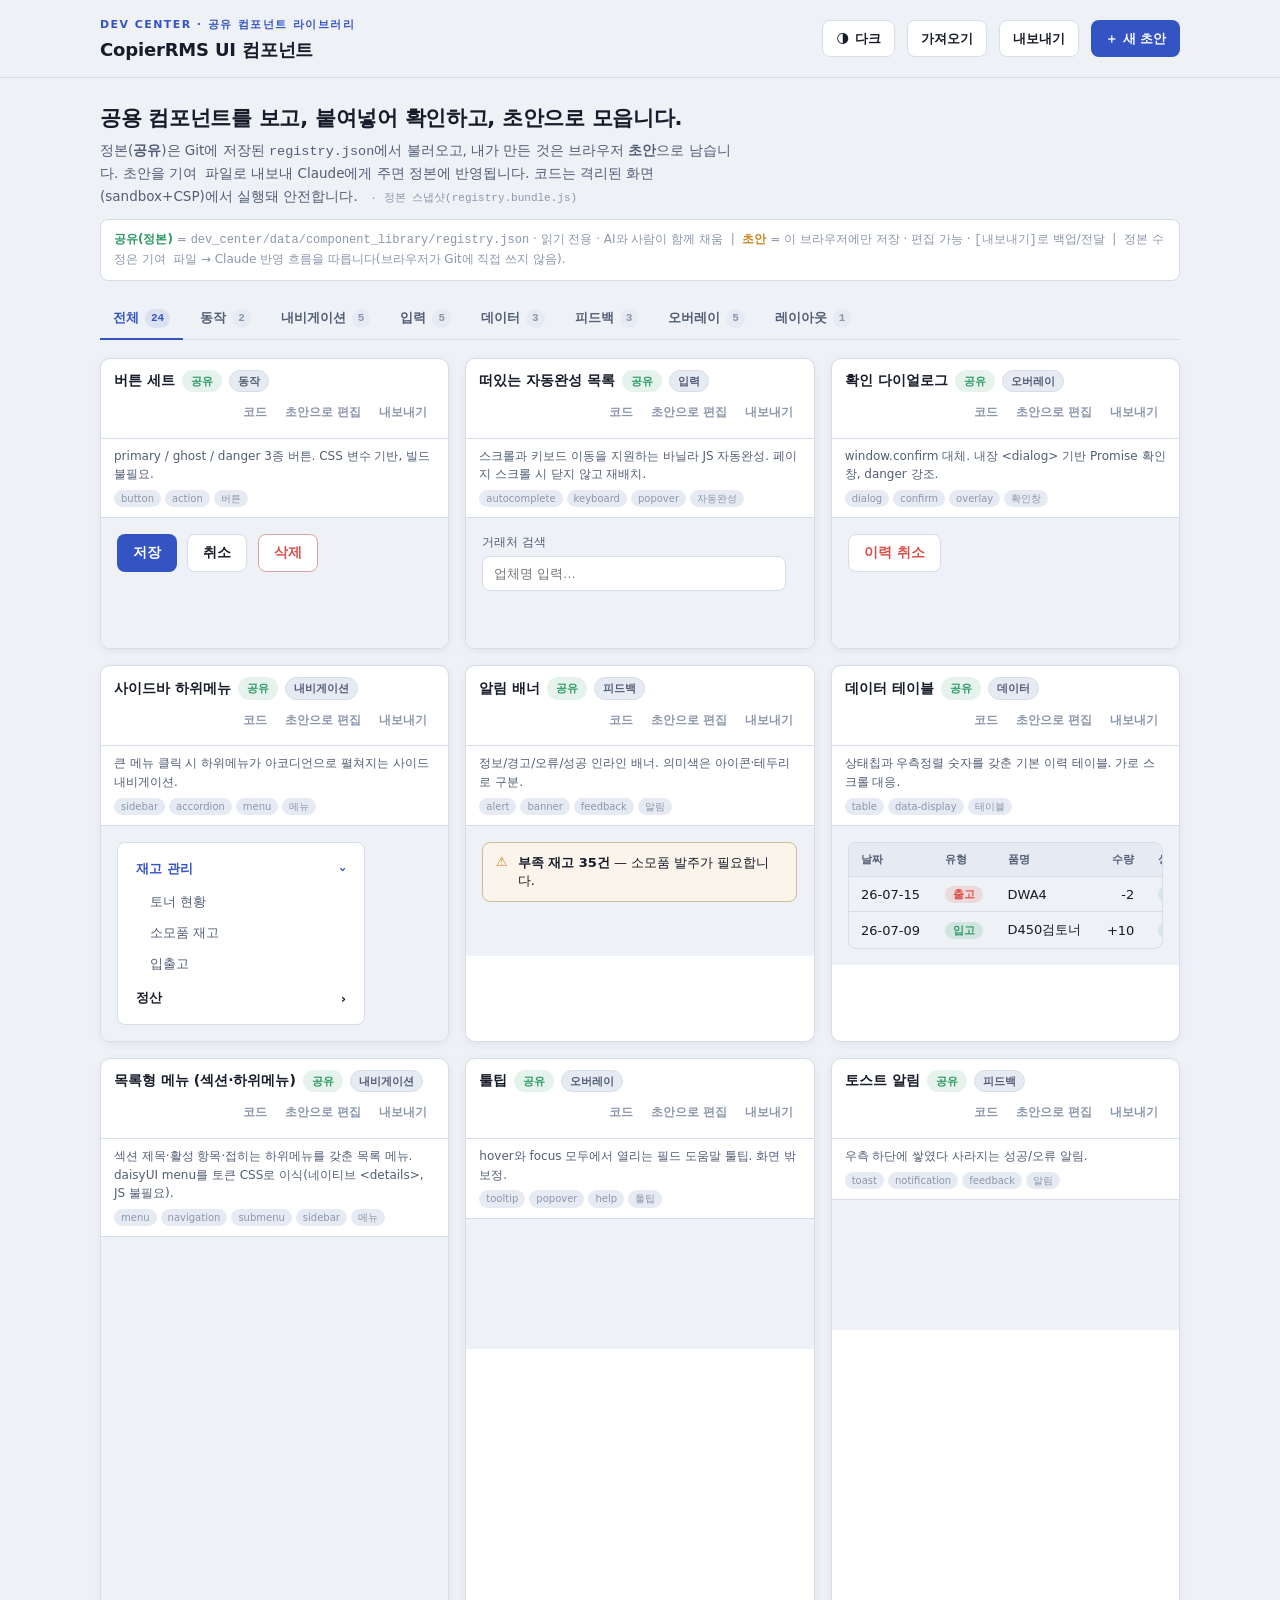
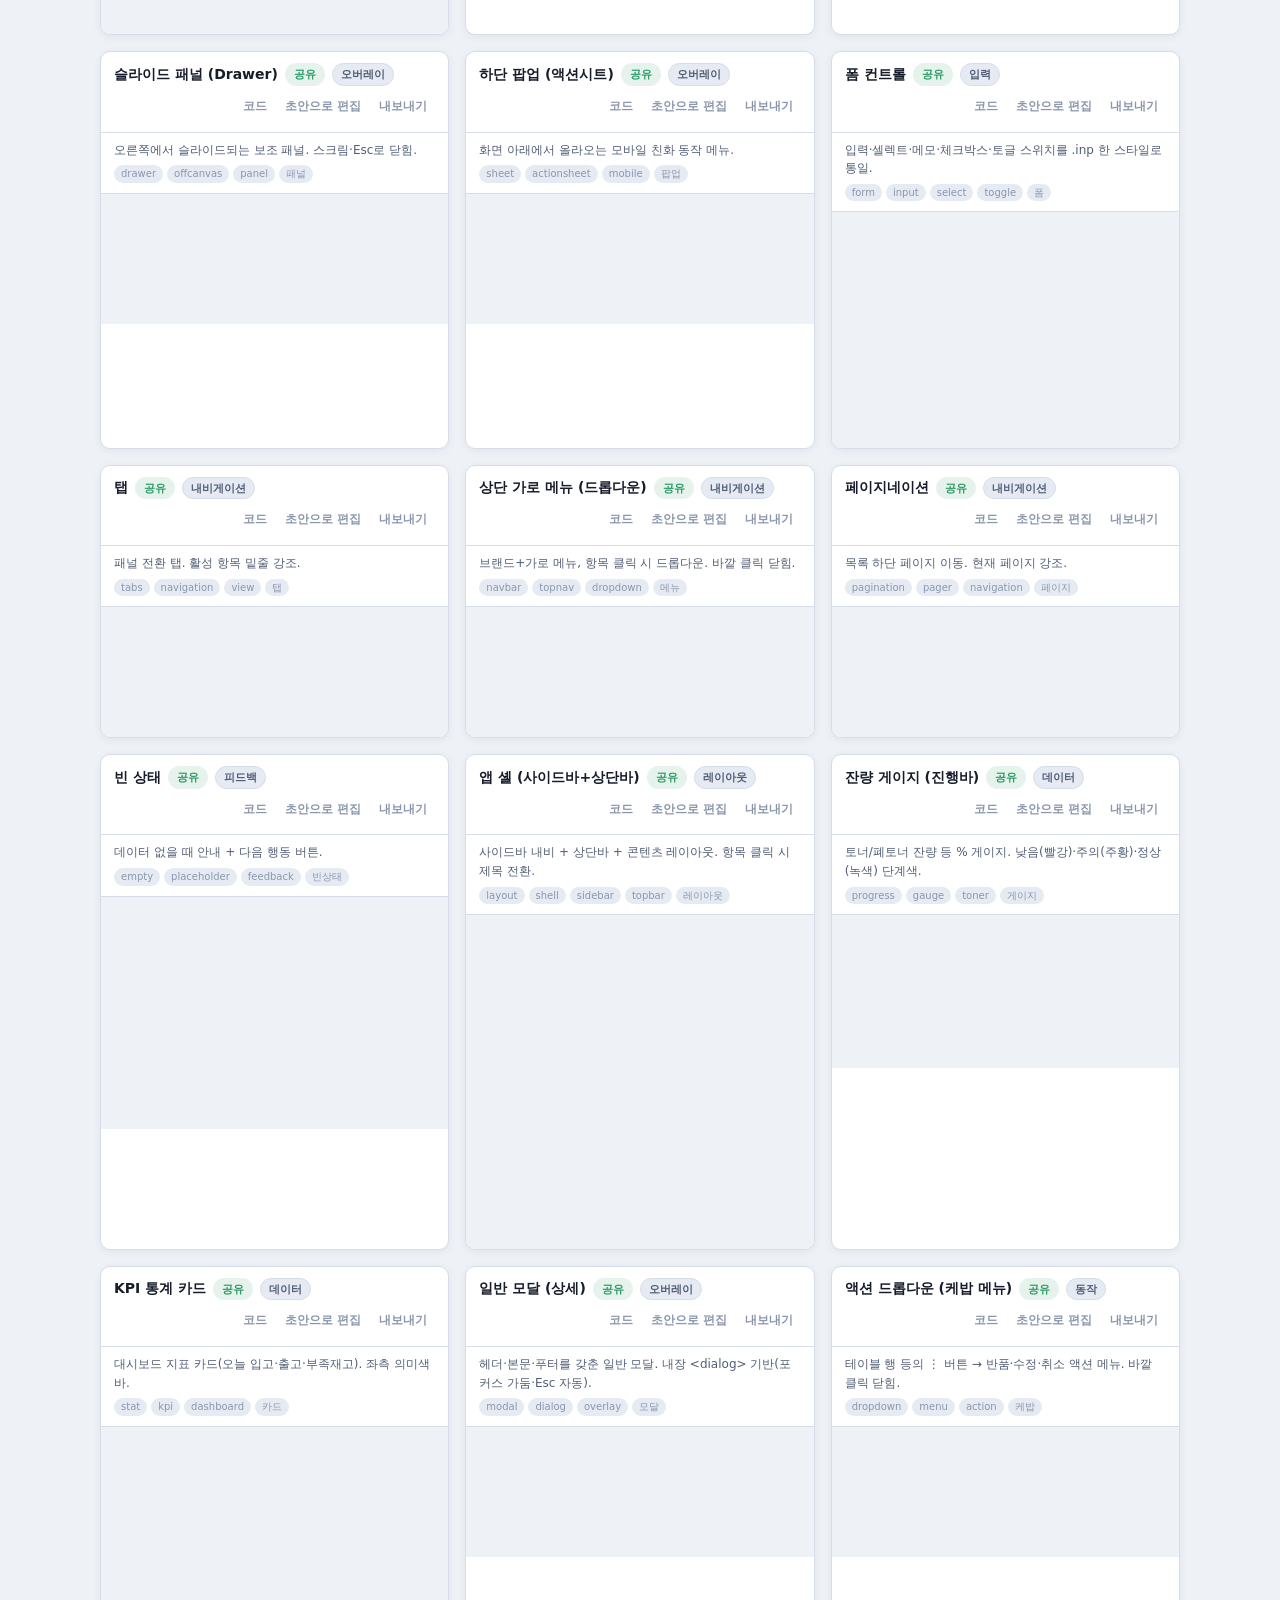
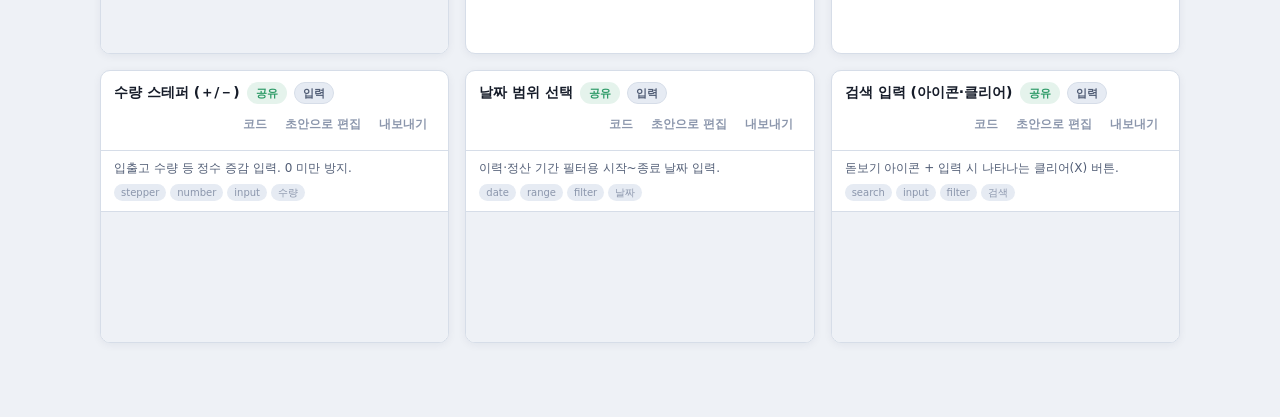
==== commit 6e6a7ba8: "change(playground): 확대는 카드 제목 클릭으로 - [확대] 액션 버튼 제거 - 카드 제목 클릭 시 확대 미리보기 모달 열림(hover 밑줄로 클릭 가능 표시, ti" ====
--- a/component_playground/index.html
+++ b/component_playground/index.html
@@ -46,7 +46,8 @@
   .card{background:var(--bg2);border:1px solid var(--border);border-radius:var(--r);overflow:hidden;display:flex;flex-direction:column;box-shadow:0 2px 8px rgba(20,30,60,.06);}
   .card.draft{border-color:color-mix(in srgb,var(--warning) 45%,var(--border));}
   .card-head{display:flex;align-items:center;gap:7px;padding:11px 13px;border-bottom:1px solid var(--border);flex-wrap:wrap;}
-  .card-title{font-weight:700;font-size:14px;}
+  .card-title{font-weight:700;font-size:14px;cursor:pointer;}
+  .card-title:hover{color:var(--accent);text-decoration:underline;}
   .chip{font-size:10.5px;font-weight:650;color:var(--text2);background:var(--bg3);border:1px solid var(--border);border-radius:100px;padding:2px 8px;}
   .chip.origin-shared{color:var(--success);background:color-mix(in srgb,var(--success) 12%,transparent);border-color:transparent;}
   .chip.origin-draft{color:var(--warning);background:color-mix(in srgb,var(--warning) 14%,transparent);border-color:transparent;}
@@ -366,12 +367,11 @@
       var card=document.createElement("div"); card.className="card"+(x.origin==="draft"?" draft":"");
       // 헤드
       var head=document.createElement("div"); head.className="card-head";
-      var t=document.createElement("span"); t.className="card-title"; t.textContent=c.title||"(제목 없음)"; head.appendChild(t);
+      var t=document.createElement("span"); t.className="card-title"; t.textContent=c.title||"(제목 없음)"; t.title="클릭하면 크게 보기"; t.addEventListener("click",function(){ openPreview(c); }); head.appendChild(t);
       var oc=document.createElement("span"); oc.className="chip origin-"+x.origin; oc.textContent=x.origin==="shared"?"공유":"초안"; head.appendChild(oc);
       var cc=document.createElement("span"); cc.className="chip"; cc.textContent=CATLABEL[c.category]||c.category; head.appendChild(cc);
       if(x.pending){ var pc=document.createElement("span"); pc.className="chip pending"; pc.textContent="정본 변경 제안"; head.appendChild(pc); }
       var acts=document.createElement("div"); acts.className="card-acts";
-      acts.appendChild(mini("확대",function(){ openPreview(c); }));
       acts.appendChild(mini("코드",function(){ var box=card.querySelector(".code-box"); box.hidden=!box.hidden; }));
       if(x.origin==="draft"){
         acts.appendChild(mini("편집",function(){ openEditor(c); }));
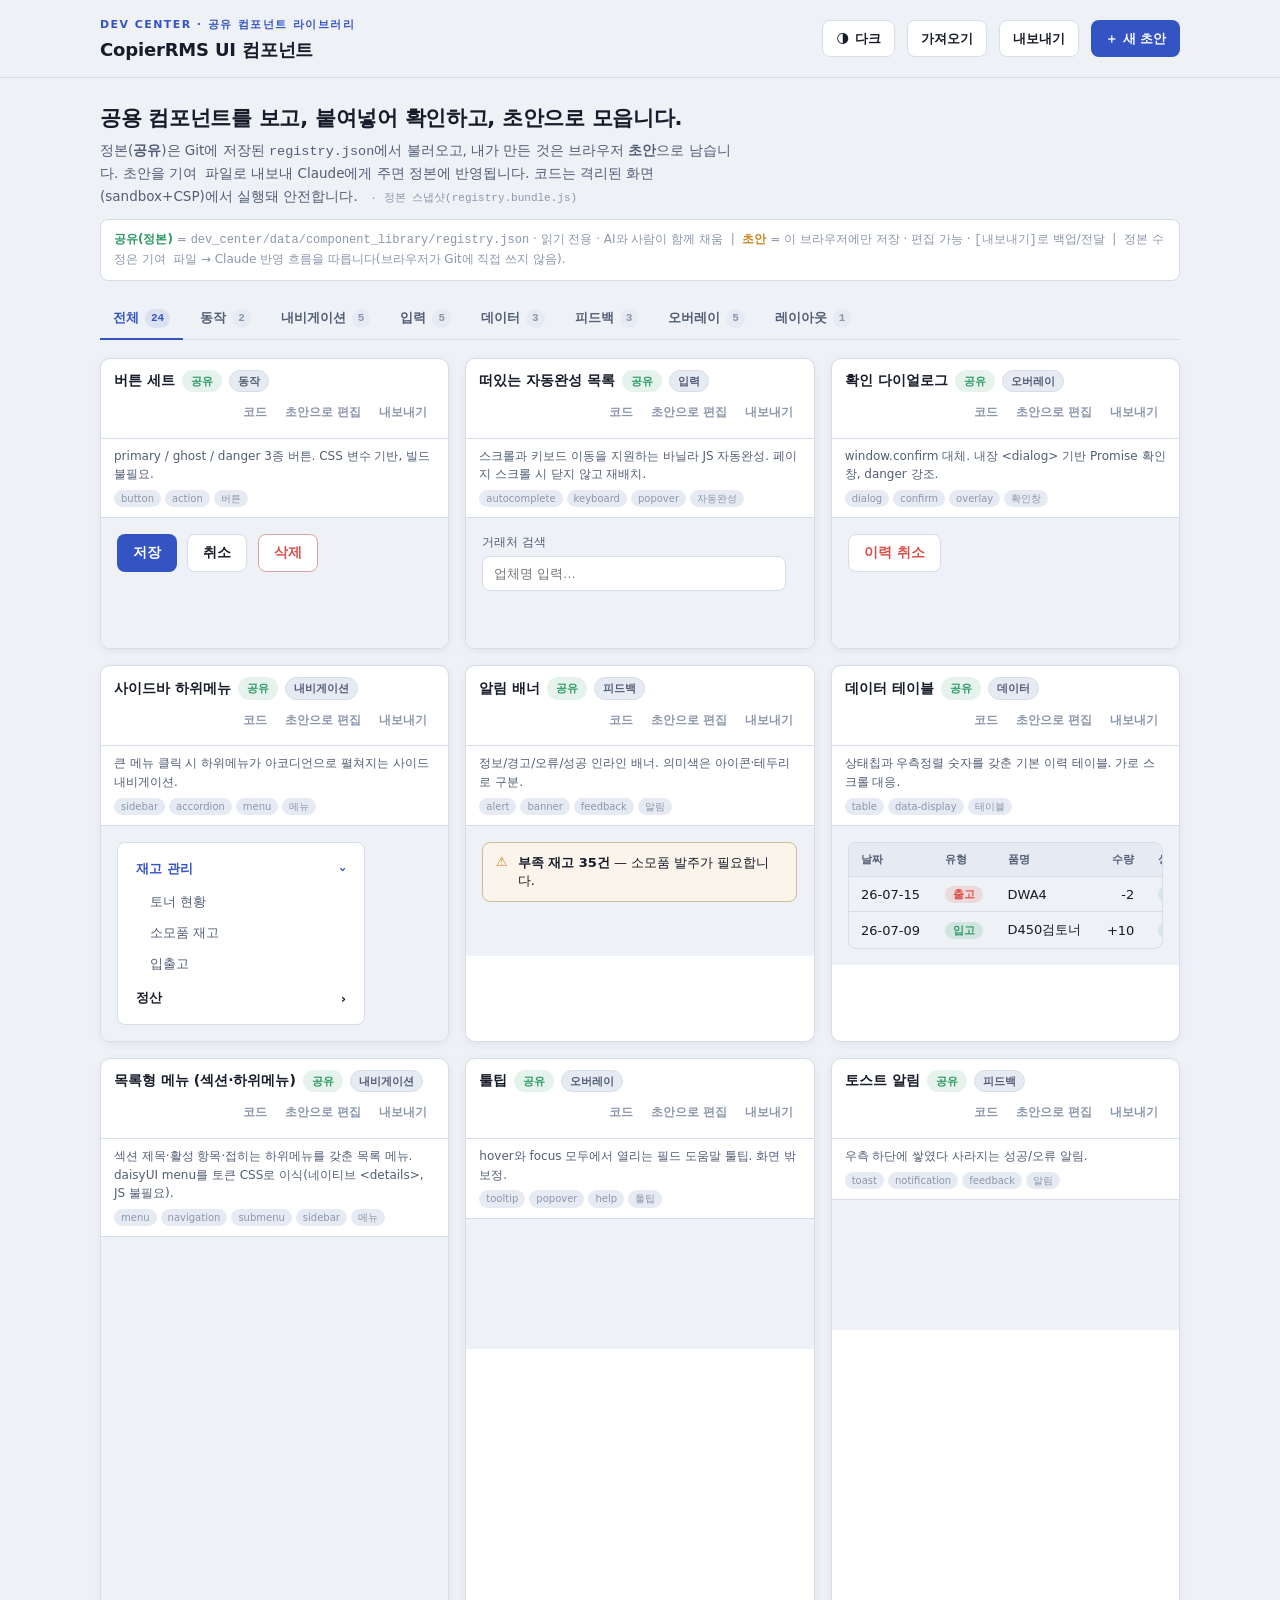
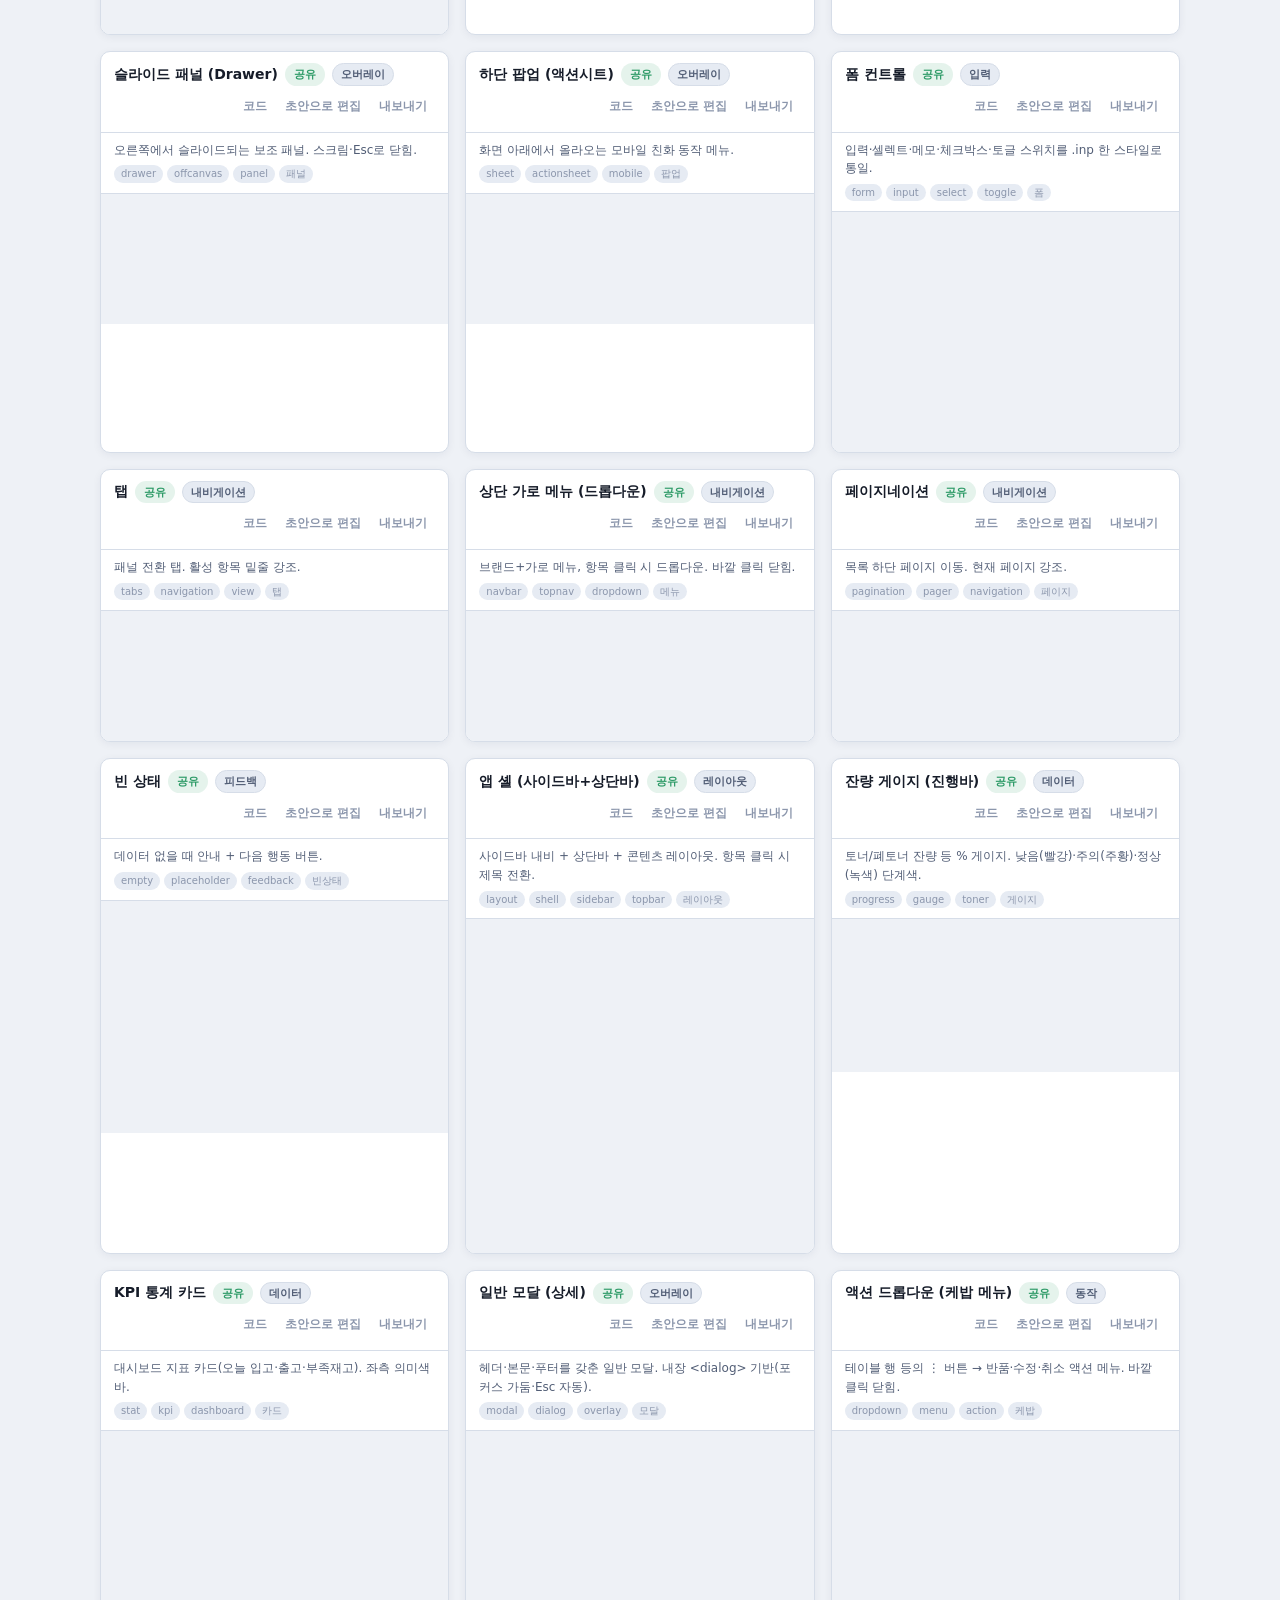
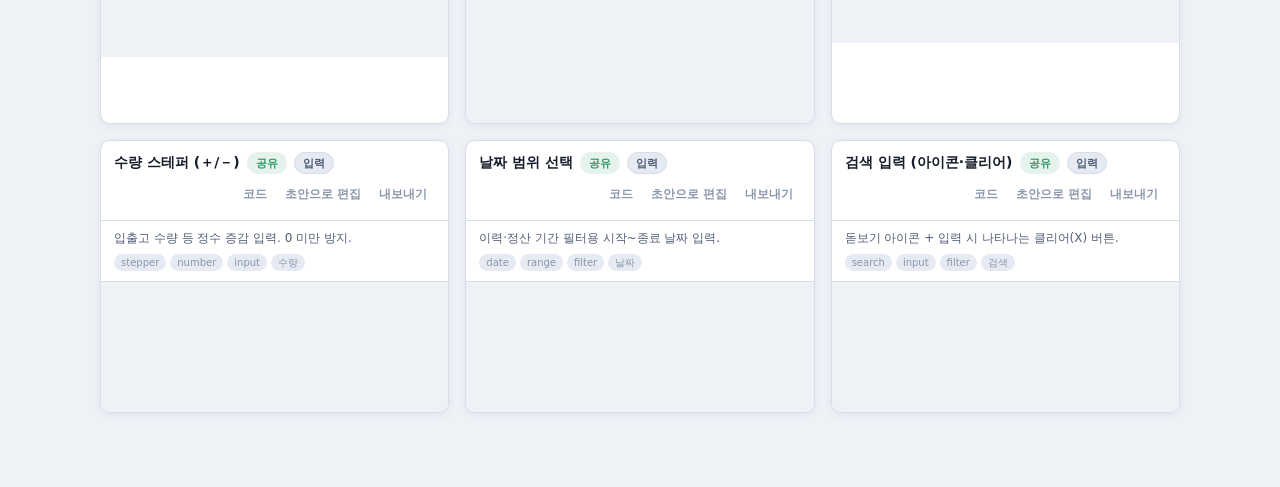
==== commit 5a61861d: "fix(component-library): 컴포넌트 7건 UI 개선 - 플레이그라운드: 미리보기 iframe에 ResizeObserver 추가 → 하위메뉴 펼침 등 내용 변화 시 " ====
--- a/component_playground/index.html
+++ b/component_playground/index.html
@@ -267,7 +267,7 @@
       +"<scr"+"ipt>window.onerror=function(m){parent.postMessage({t:'err',id:'"+frameId+"',m:String(m)},'*');return true};"
       +"window.addEventListener('unhandledrejection',function(ev){parent.postMessage({t:'err',id:'"+frameId+"',m:String(ev.reason)},'*')});</scr"+"ipt>"
       +"<scr"+"ipt>try{\n"+js+"\n}catch(e){parent.postMessage({t:'err',id:'"+frameId+"',m:String(e)},'*')}"
-      +"setTimeout(function(){parent.postMessage({t:'h',id:'"+frameId+"',h:Math.min("+maxH+",Math.max(70,document.documentElement.scrollHeight))},'*')},60);</scr"+"ipt>"
+      +"function _ph(){parent.postMessage({t:'h',id:'"+frameId+"',h:Math.min("+maxH+",Math.max(70,document.documentElement.scrollHeight))},'*')}setTimeout(_ph,60);setTimeout(_ph,400);if(window.ResizeObserver){try{new ResizeObserver(_ph).observe(document.body)}catch(e){}}</scr"+"ipt>"
       +"</body></html>";
   }
   window.addEventListener("message",function(e){
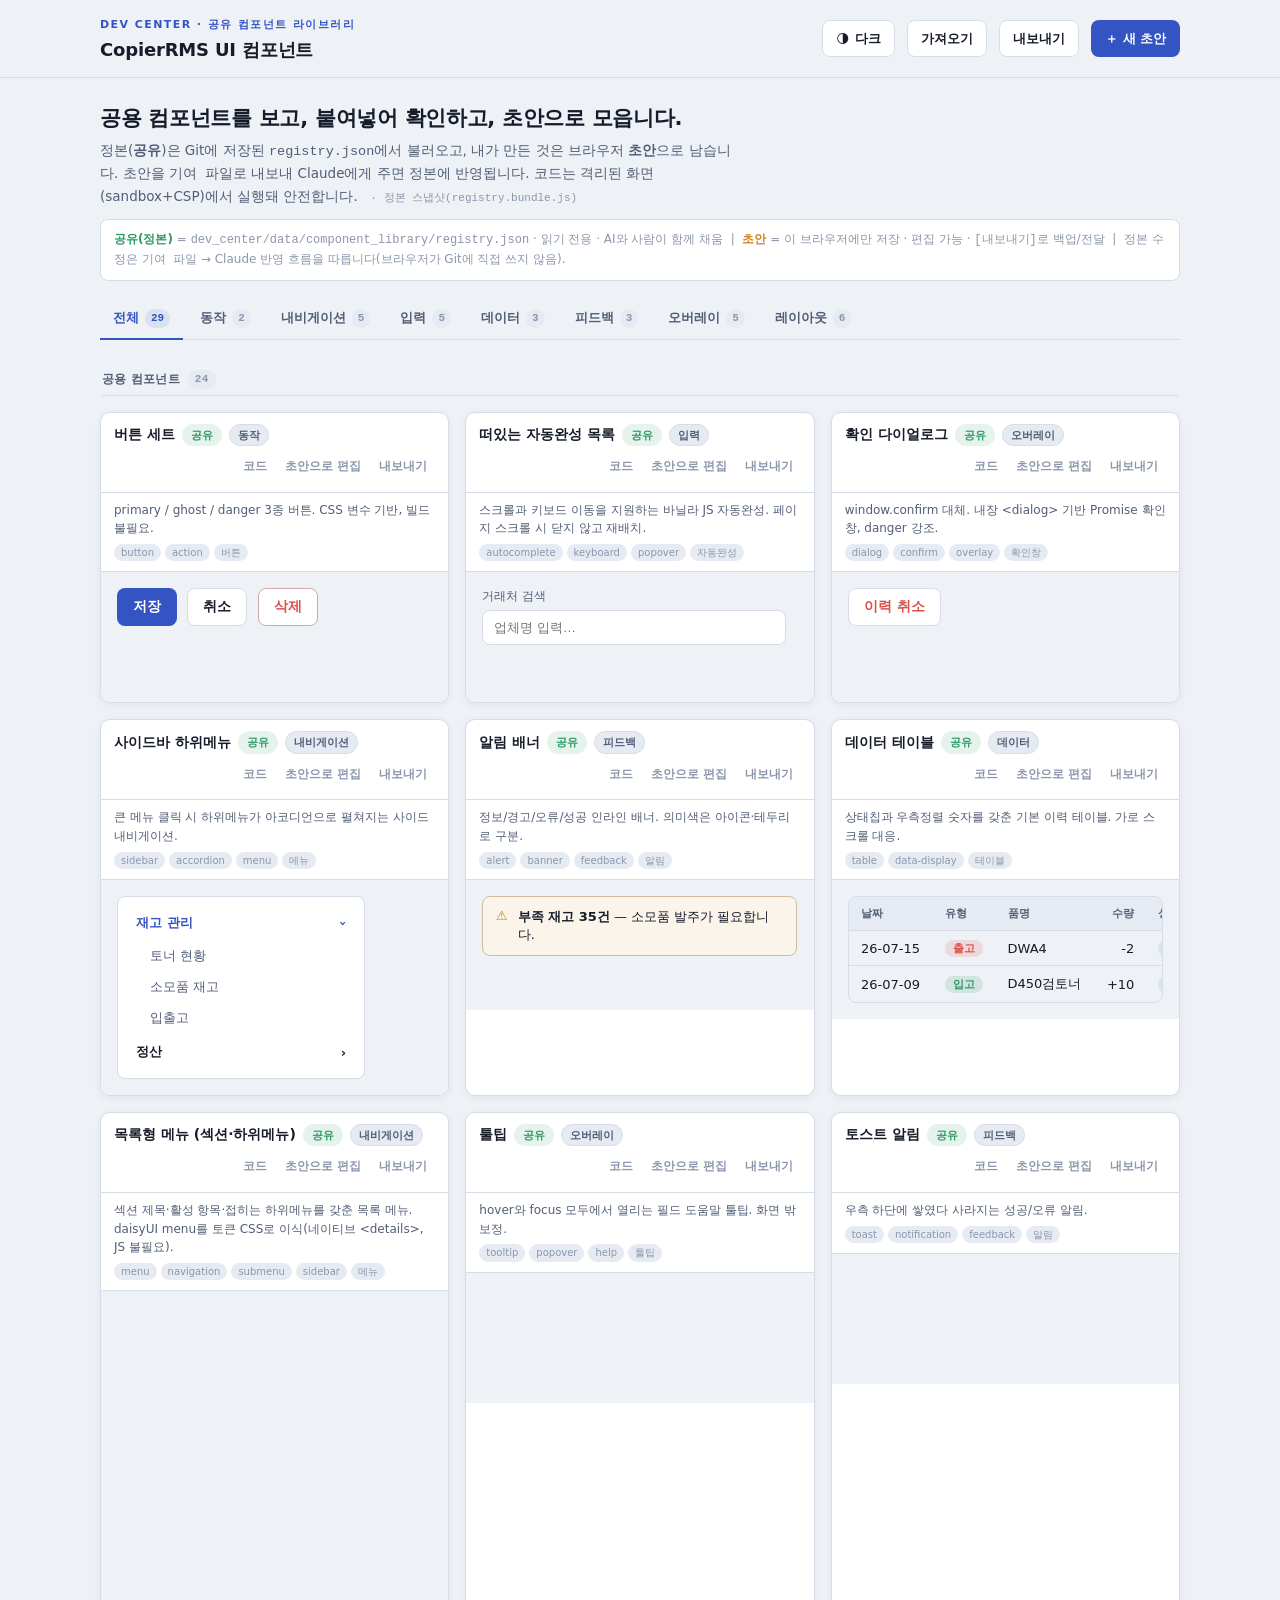
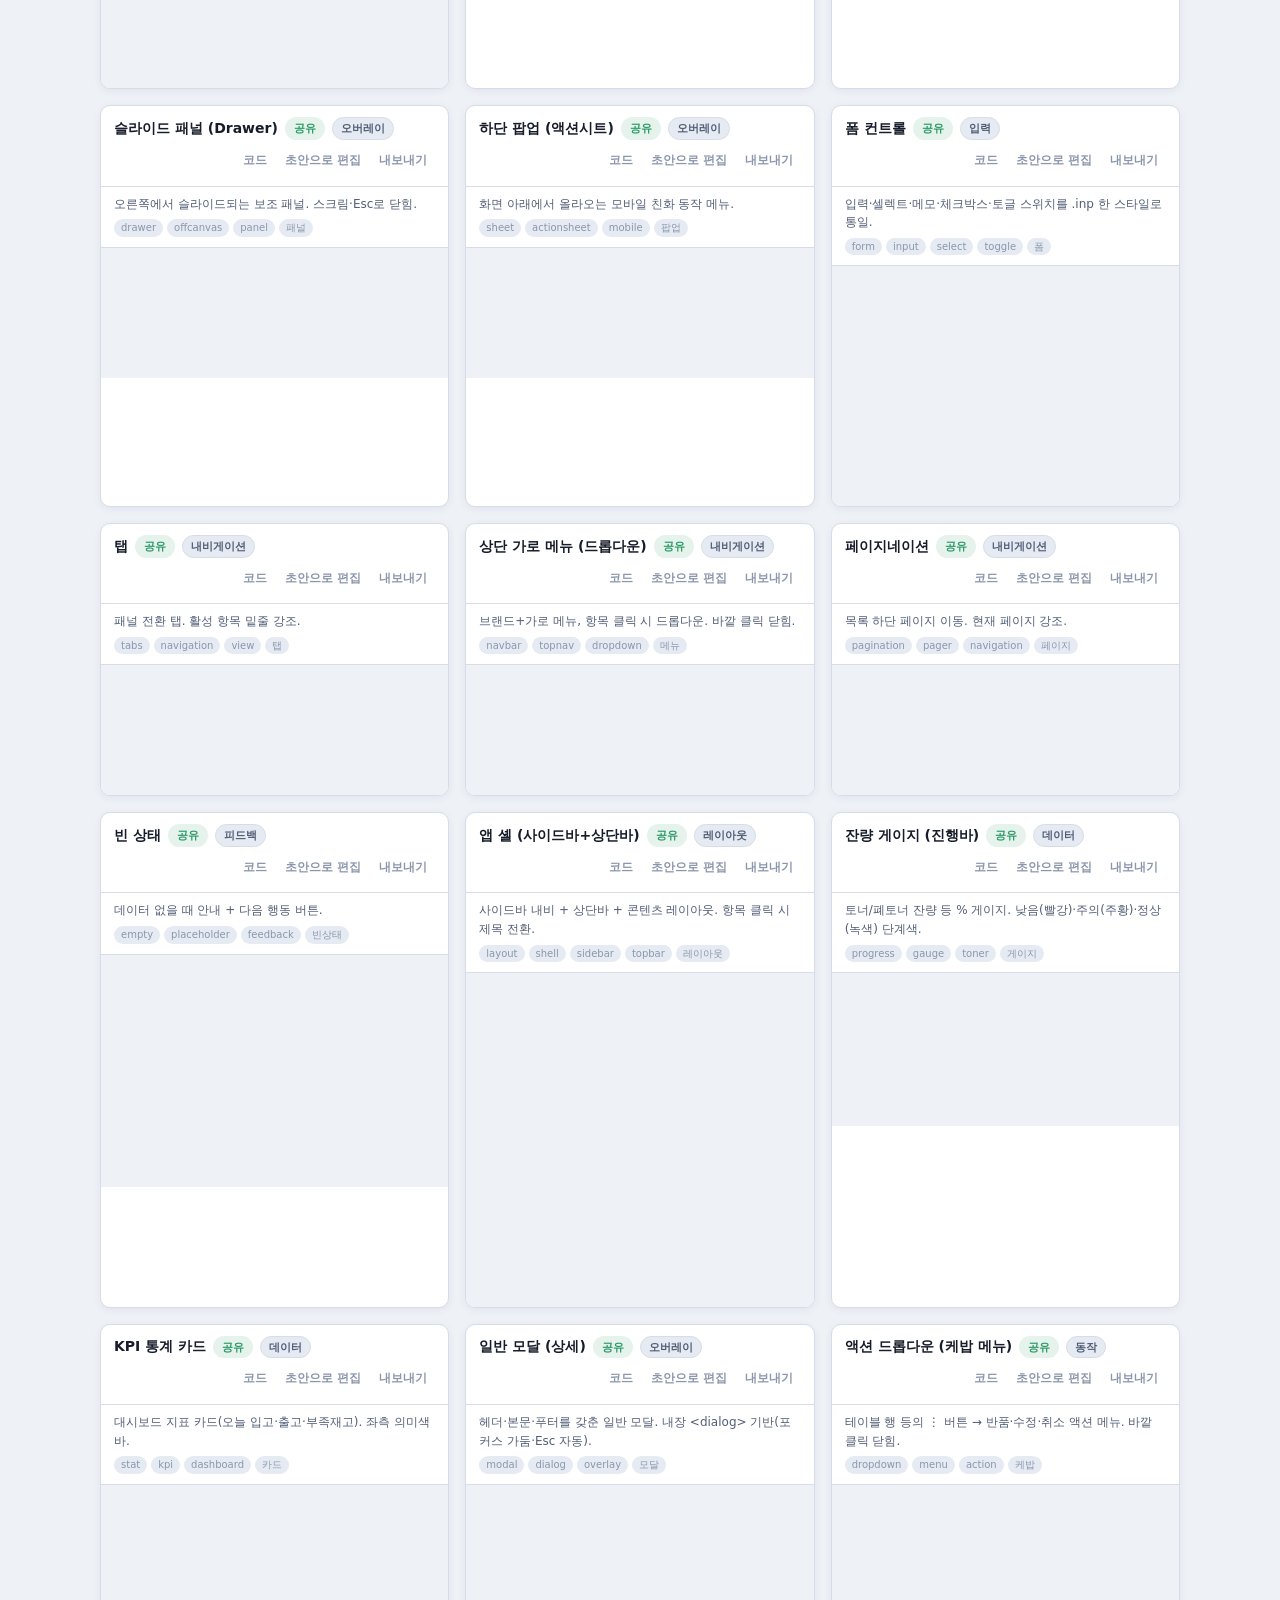
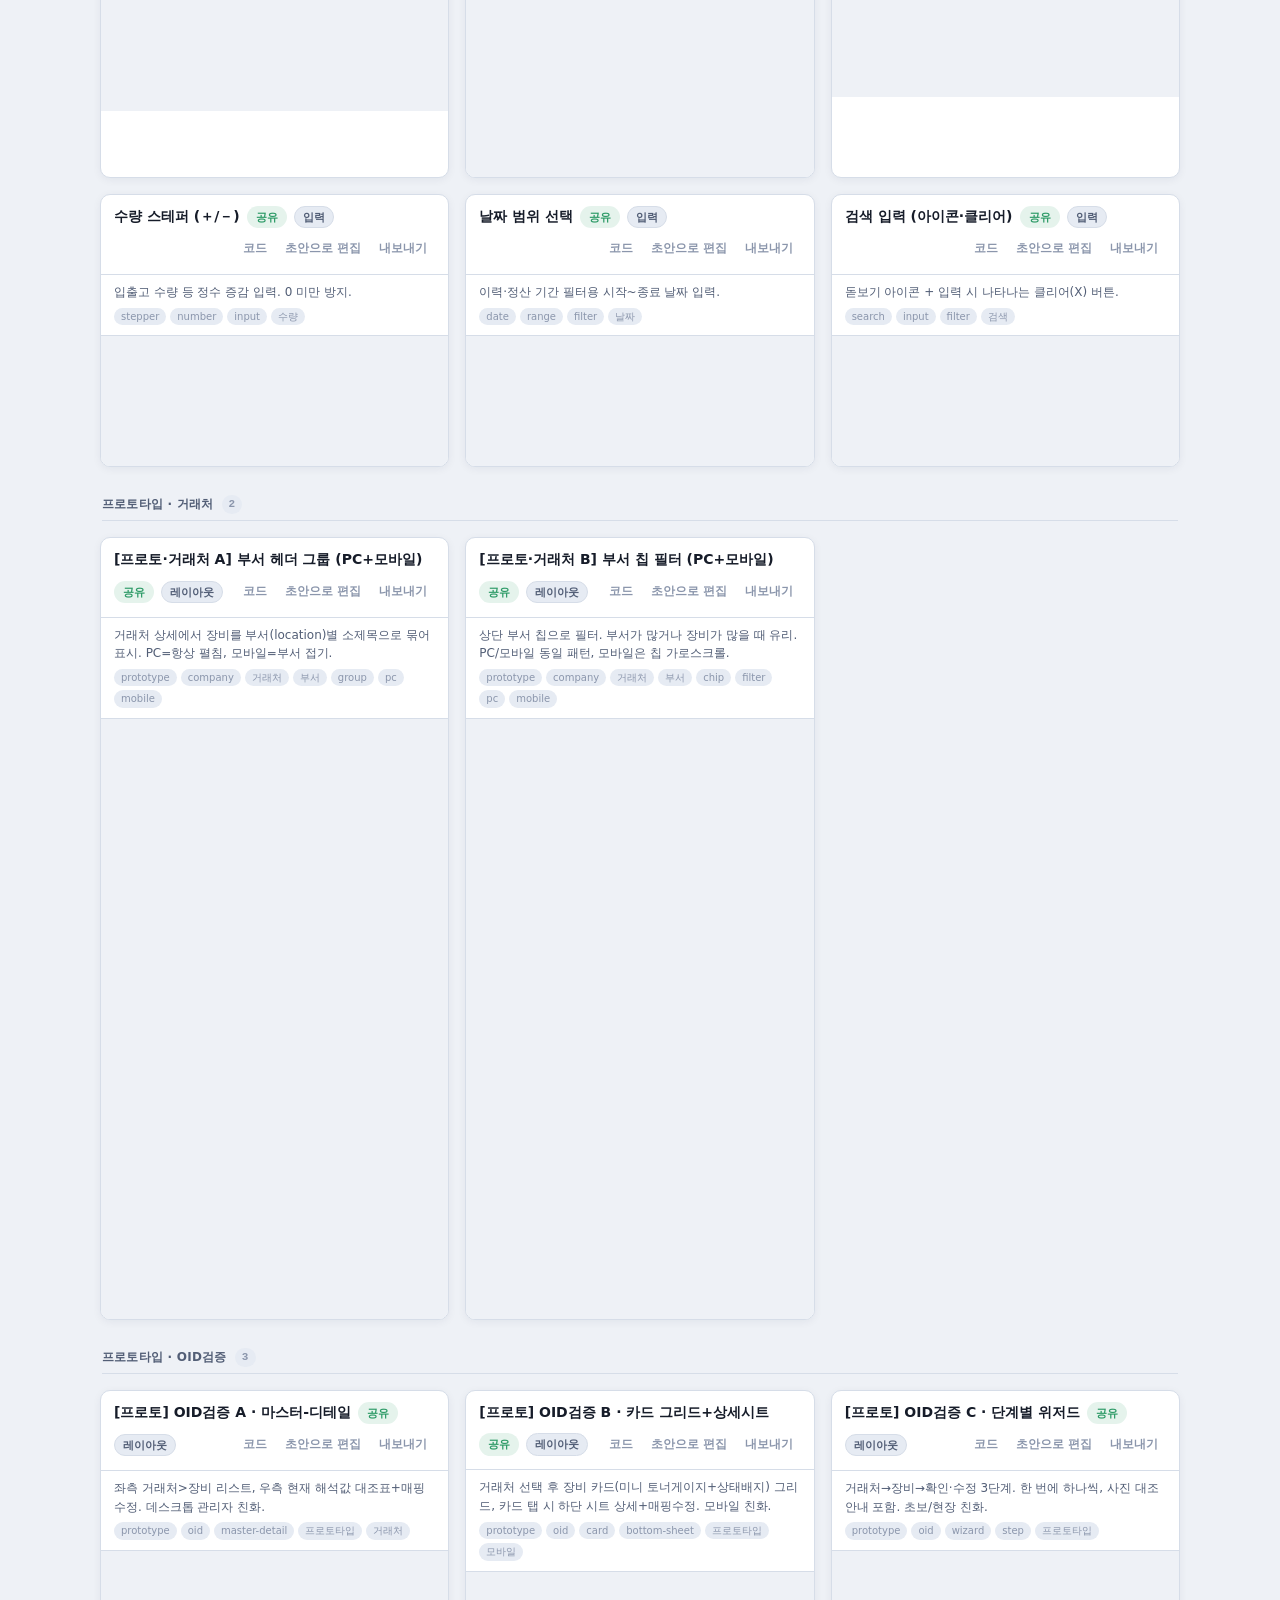
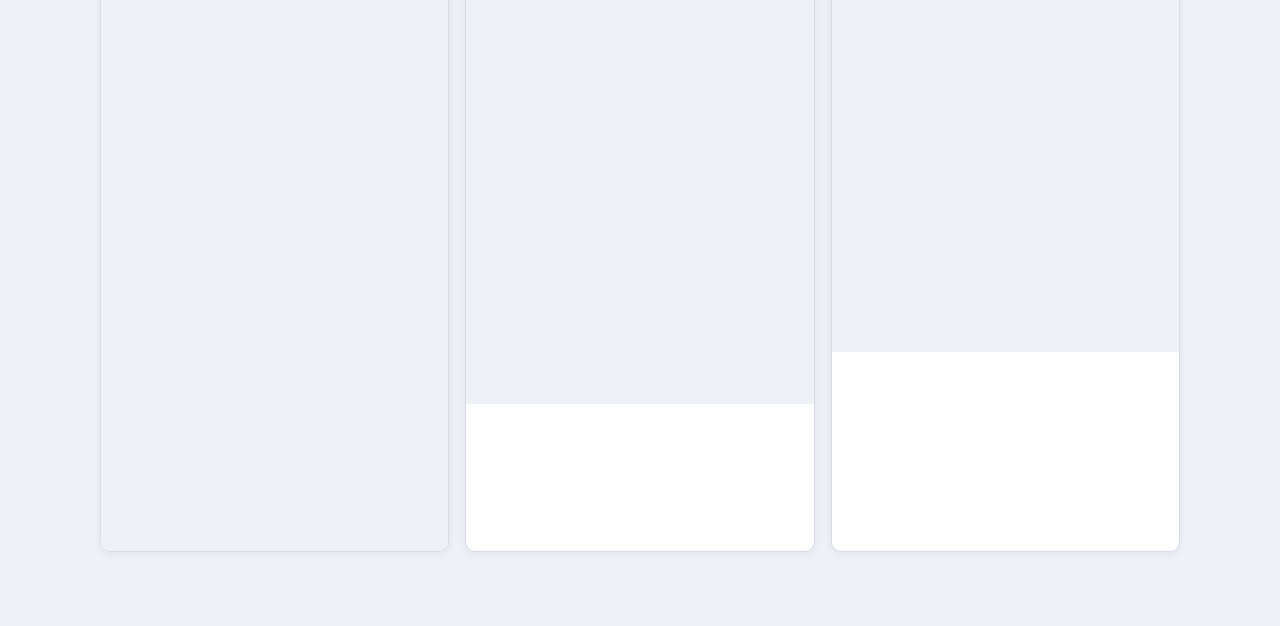
==== commit 1a29041e: "feat(playground): 카테고리 내 하위그룹 헤더 추가 레이아웃 등 탭이 붐빌 때 id 규칙으로 하위그룹 도출: 공용 컴포넌트 / 메뉴 레이아웃 / 프로토타입·거래처 / " ====
--- a/component_playground/index.html
+++ b/component_playground/index.html
@@ -43,6 +43,8 @@
   .tab.active .n{background:var(--accent-soft);color:var(--accent);}
 
   .grid{display:grid;grid-template-columns:repeat(auto-fill,minmax(340px,1fr));gap:16px;margin-top:18px;}
+  .subgroup-head{grid-column:1/-1;display:flex;align-items:center;gap:8px;margin:12px 2px 0;font-size:12px;font-weight:800;color:var(--text2);letter-spacing:.02em;padding-bottom:6px;border-bottom:1px solid var(--border);}
+  .subgroup-head .sn{font-family:var(--mono);font-size:11px;font-weight:600;color:var(--text3);background:var(--bg3);border-radius:100px;padding:1px 7px;}
   .card{background:var(--bg2);border:1px solid var(--border);border-radius:var(--r);overflow:hidden;display:flex;flex-direction:column;box-shadow:0 2px 8px rgba(20,30,60,.06);}
   .card.draft{border-color:color-mix(in srgb,var(--warning) 45%,var(--border));}
   .card-head{display:flex;align-items:center;gap:7px;padding:11px 13px;border-bottom:1px solid var(--border);flex-wrap:wrap;}
@@ -362,7 +364,15 @@
       return x.c.category===activeTab;
     });
     if(!items.length){ var e=document.createElement("div"); e.className="empty-hint"; e.textContent="여기에 표시할 컴포넌트가 없습니다. [＋ 새 초안]으로 코드를 붙여넣어 추가하세요."; grid.appendChild(e); return; }
-    items.forEach(function(x){
+    function subGroupOf(c){
+      var id=c.id||"";
+      if(/^proto-oidcheck/.test(id)) return "프로토타입 · OID검증";
+      if(/^proto-company/.test(id)) return "프로토타입 · 거래처";
+      if(/^proto-/.test(id)) return "프로토타입 · 기타";
+      if(/^menu-/.test(id)) return "메뉴 레이아웃";
+      return "공용 컴포넌트";
+    }
+    function renderOne(x){
       var c=x.c, fid="pv-"+x.origin+"-"+c.id;
       var card=document.createElement("div"); card.className="card"+(x.origin==="draft"?" draft":"");
       // 헤드
@@ -397,6 +407,17 @@
       card.appendChild(box);
       grid.appendChild(card);
       fr.srcdoc=docFor(c,fid);
+    }
+    // 하위그룹 헤더로 묶어 표시 (id 규칙에서 도출). 그룹이 1개뿐이면 헤더 생략.
+    var SUBGROUP_ORDER=["공용 컴포넌트","메뉴 레이아웃","프로토타입 · 거래처","프로토타입 · OID검증","프로토타입 · 기타"];
+    var byGroup={};
+    items.forEach(function(x){ var g=subGroupOf(x.c); (byGroup[g]=byGroup[g]||[]).push(x); });
+    var present=SUBGROUP_ORDER.filter(function(g){return byGroup[g];});
+    Object.keys(byGroup).forEach(function(g){ if(present.indexOf(g)<0) present.push(g); });
+    var multi=present.length>1;
+    present.forEach(function(g){
+      if(multi){ var h=document.createElement("div"); h.className="subgroup-head"; h.innerHTML='<span>'+g+'</span><span class="sn">'+byGroup[g].length+'</span>'; grid.appendChild(h); }
+      byGroup[g].forEach(renderOne);
     });
     wireCopy(grid);
   }
